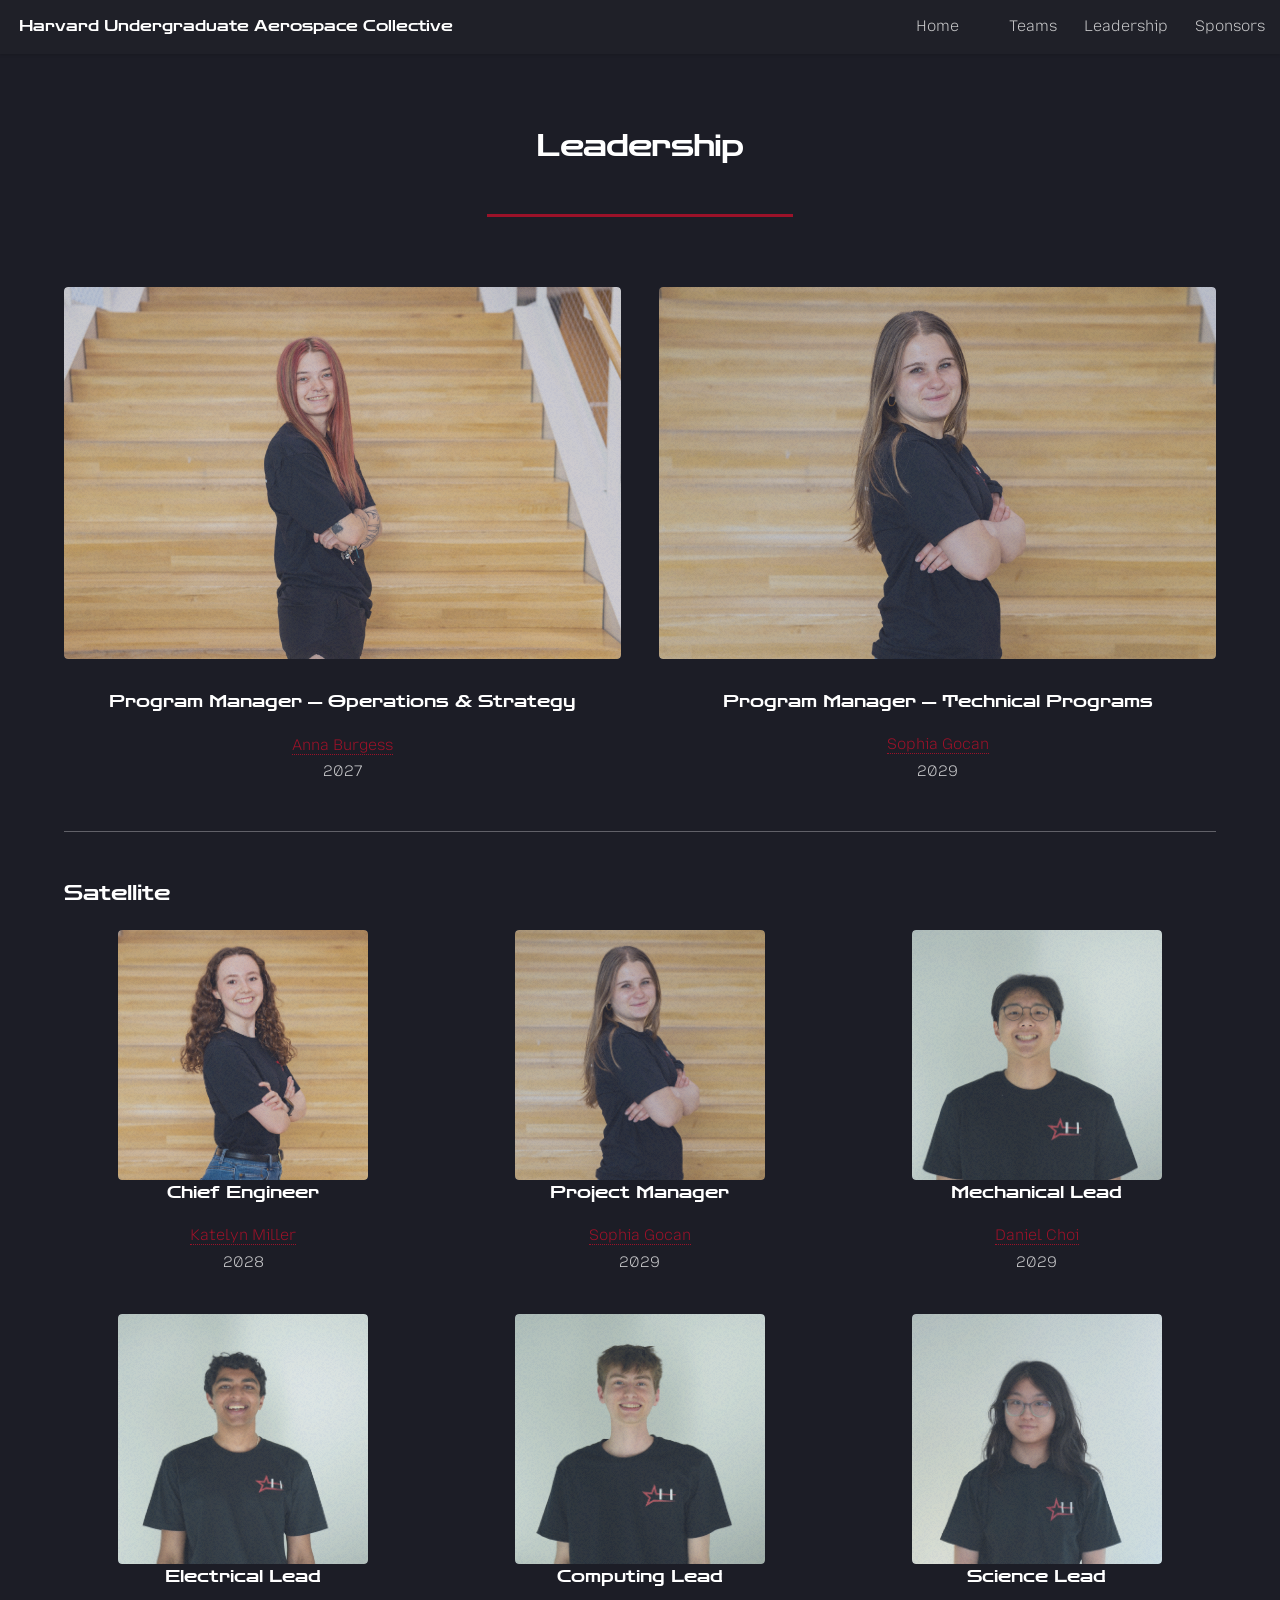
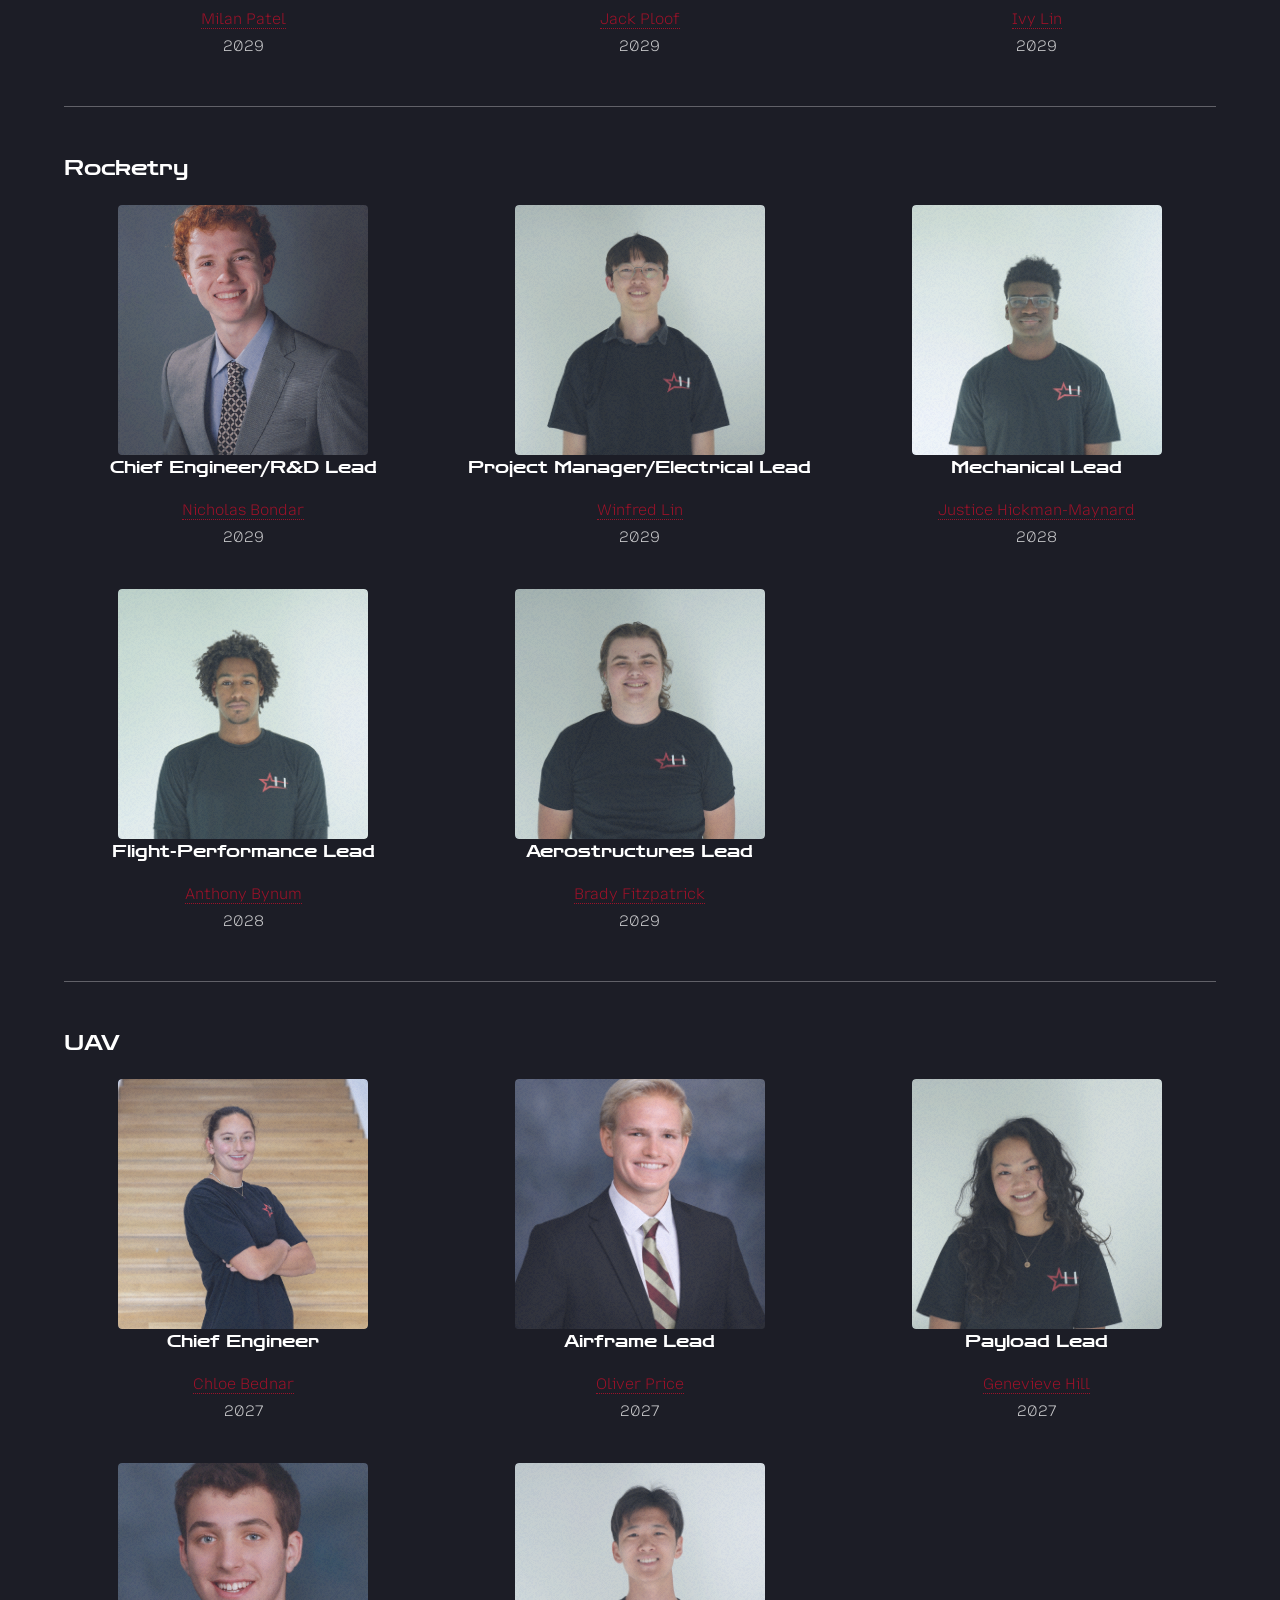
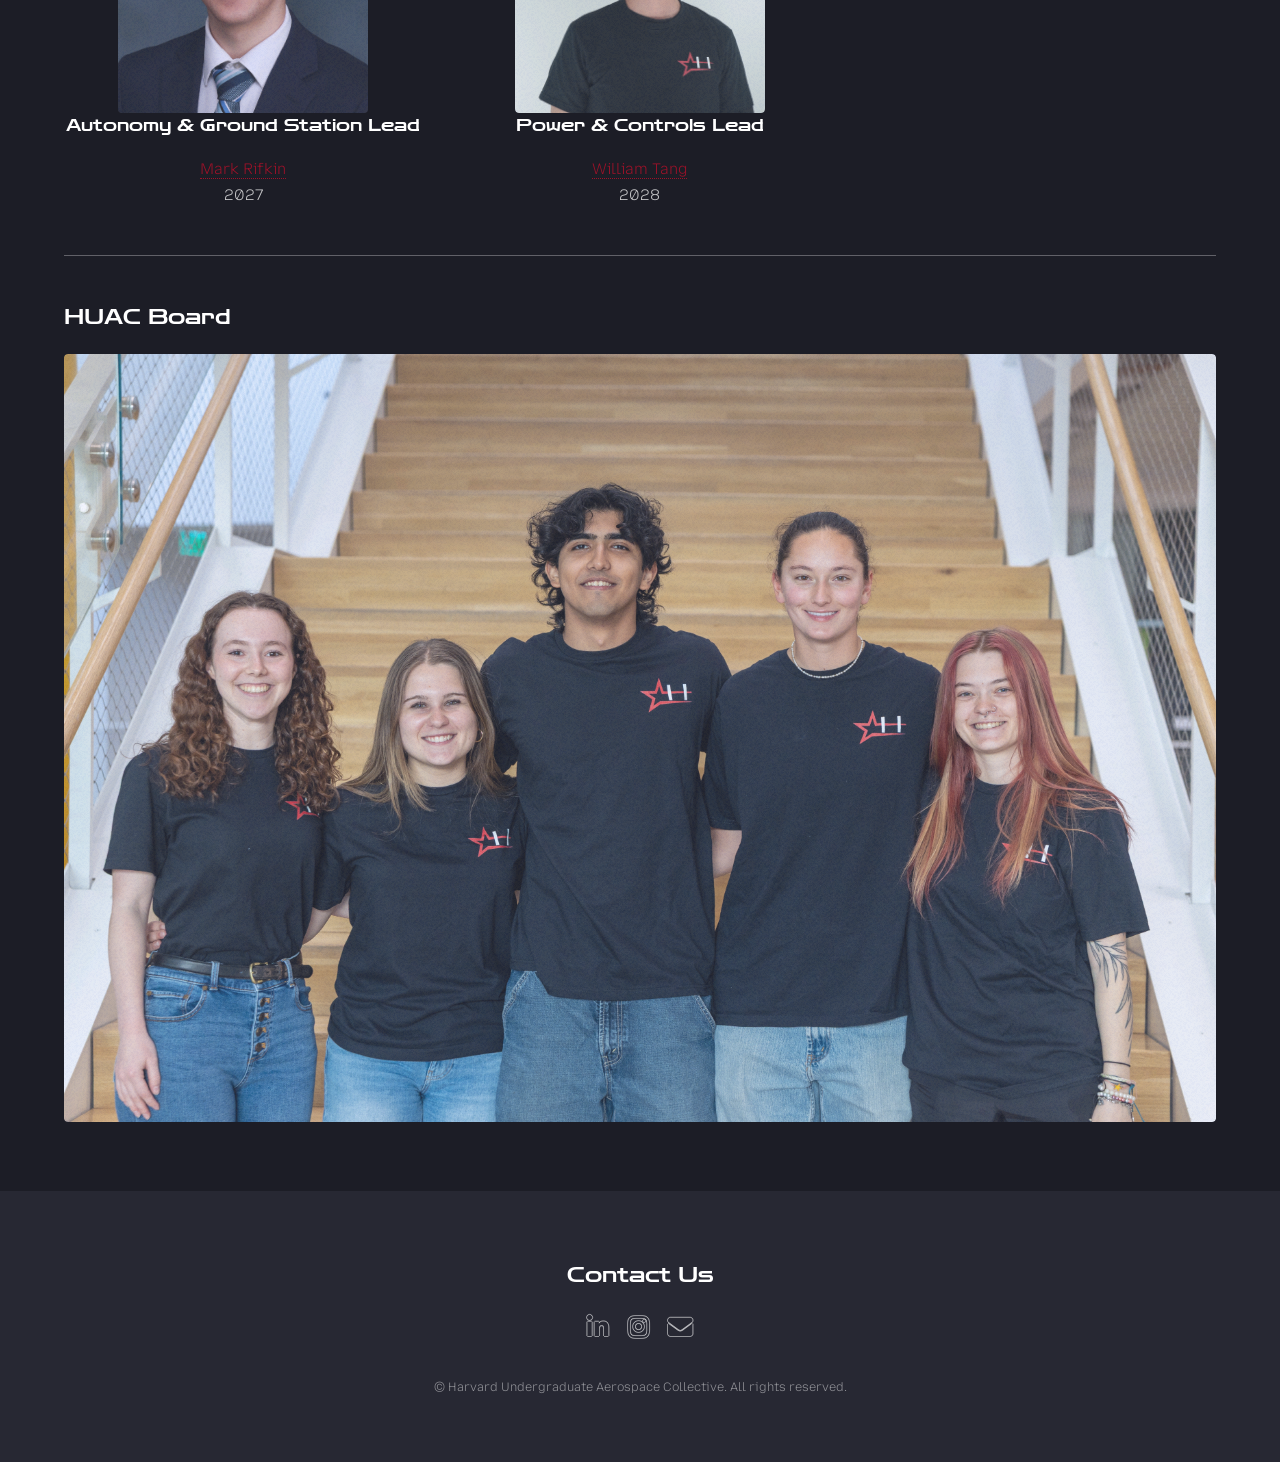
==== public/leadership.html @ 681fe9c9 "Website Code" ====
<!DOCTYPE HTML>
<html>
	<head>
		<title>HUAC Leadership</title>
		<link rel="icon" type="image/png" href="images/HuacIcon.png">
		<meta charset="utf-8" />
		<meta name="viewport" content="width=device-width, initial-scale=1, user-scalable=no" />
		<link rel="stylesheet" href="assets/css/main.css" />
		<noscript><link rel="stylesheet" href="assets/css/noscript.css" /></noscript>
		<link rel="preconnect" href="https://fonts.googleapis.com">
		<link rel="preconnect" href="https://fonts.gstatic.com" crossorigin>
		<link href="https://fonts.googleapis.com/css2?family=Mozilla+Text:wght@200..700&family=Zen+Dots&display=swap" rel="stylesheet">
	</head>
	<body class="is-preload">
		<div id="page-wrapper">

			<!-- Header -->
				<header id="header">
					<h1 id="logo"><a href="index.html">Harvard Undergraduate Aerospace Collective
					</a></h1>
					<nav id="nav">
						<ul>
							<li><a href="index.html">Home</a></li>
							<li>
								<li>
									<a href="#">Teams</a>
									<ul>
										<li><a href="satellite.html">Satellite</a></li>
										<li><a href="rocketry.html">Rocketry</a></li>
										<li><a href="uav.html">UAV</a></li>
									</ul>
								</li>
								<li><a href="leadership.html">Leadership</a></li>
								<li><a href="sponsors.html">Sponsors</a></li>
							</li>
						</ul>
					</nav>
				</header>
				<!-- Main -->
				<div id="main" class="wrapper style1">
					<div class="container">

						<!-- Clubwide Photo -->
						<header class="major">
							<h2>Leadership</h2>
						</header>

						<!-- Program Managers -->
						<section>
							<div class="row gtr-uniform">
								<div class="col-6 col-12-medium" style="text-align:center;">
									<span class="image fit"><img src="images/AnnaHeadshot.webp" alt="" /></span>
									<h4>Program Manager — Operations & Strategy</h4>
									<p><a href="https://linkedin.com/in/anna-burgess-e82111106a">Anna Burgess</a><br>2027</p>
								</div>
								<div class="col-6 col-12-medium" style="text-align:center;">
									<span class="image fit"><img src="images/SophiaHeadshot.webp" alt="" /></span>
									<h4>Program Manager — Technical Programs</h4>
									<p><a href="https://linkedin.com/in/sophiagocan">Sophia Gocan</a><br>2029</p>
								</div>
							</div>
						</section>

						<hr />

						<!-- Satellite Team -->
						<section>
							<h3>Satellite</h3>
							<div class="row gtr-uniform">
								<div class="col-4 col-6-medium" style="text-align:center;">
									<span class="image fit" style="width: 250px; height: 250px; margin: 0 auto; display: block; overflow: hidden; border-radius: 4px;"><img src="images/KatelynHeadshot.webp" alt="" style="object-fit: cover; width: 100%; height: 100%;"></span>
									<h4>Chief Engineer</h4>
									<p><a href="https://linkedin.com/in/katelyn-j-miller">Katelyn Miller</a><br>2028</p>
								</div>
								<div class="col-4 col-6-medium" style="text-align:center;">
									<span class="image fit" style="width: 250px; height: 250px; margin: 0 auto; display: block; overflow: hidden; border-radius: 4px;"><img src="images/SophiaHeadshot.webp" alt="" style="object-fit: cover; width: 100%; height: 100%;"></span>
									<h4>Project Manager</h4>
									<p><a href="https://linkedin.com/in/sophiagocan">Sophia Gocan</a><br>2029</p>
								</div>
								<div class="col-4 col-6-medium" style="text-align:center;">
									<span class="image fit" style="width: 250px; height: 250px; margin: 0 auto; display: block; overflow: hidden; border-radius: 4px;"><img src="images/DanielHeadshot.webp" alt="" style="object-fit: cover; width: 100%; height: 100%;"></span>
									<h4>Mechanical Lead</h4>
									<p><a href="https://linkedin.com/in/daniel-choi-30a0a826b">Daniel Choi</a><br>2029</p>
								</div>
								<div class="col-4 col-6-medium" style="text-align:center;">
									<span class="image fit" span style="width: 250px; height: 250px; margin: 0 auto; display: block; overflow: hidden; border-radius: 4px;"><img src="images/MilanHeadshot.webp" alt="" style="object-fit: cover; width: 100%; height: 100%;"></span>
									<h4>Electrical Lead</h4>
									<p><a href="https://linkedin.com/in/milan-patel-1513772b3">Milan Patel</a><br>2029</p>
								</div>
								<div class="col-4 col-6-medium" style="text-align:center;">
									<span class="image fit" span style="width: 250px; height: 250px; margin: 0 auto; display: block; overflow: hidden; border-radius: 4px;"><img src="images/JackHeadshot.webp" alt="" style="object-fit: cover; width: 100%; height: 100%;"></span>
									<h4>Computing Lead</h4>
									<p><a href="https://linkedin.com/in/jackploof">Jack Ploof</a><br>2029</p>
								</div>
								<div class="col-4 col-6-medium" style="text-align:center;">
									<span class="image fit" span style="width: 250px; height: 250px; margin: 0 auto; display: block; overflow: hidden; border-radius: 4px;"><img src="images/IvyHeadshot.webp" alt="" style="object-fit: cover; width: 100%; height: 100%;"></span>
									<h4>Science Lead</h4>
									<p><a href="#">Ivy Lin</a><br>2029</p>
								</div>
							</div>
						</section>

						<hr />

						<!-- Rocketry Team -->
						<section>
							<h3>Rocketry</h3>
							<div class="row gtr-uniform">
								<div class="col-4 col-6-medium" style="text-align:center;">
									<span class="image fit" span style="width: 250px; height: 250px; margin: 0 auto; display: block; overflow: hidden; border-radius: 4px;"><img src="images/NickHeadshot.webp" alt="" style="object-fit: cover; width: 100%; height: 100%;"></span>
									<h4>Chief Engineer/R&D Lead</h4>
									<p><a href="https://linkedin.com/in/nicholas-bondar">Nicholas Bondar</a><br>2029</p>
								</div>
								<div class="col-4 col-6-medium" style="text-align:center;">
									<span class="image fit" span style="width: 250px; height: 250px; margin: 0 auto; display: block; overflow: hidden; border-radius: 4px;"><img src="images/WinfredHeadshot.webp" alt="" style="object-fit: cover; width: 100%; height: 100%;"></span>
									<h4>Project Manager/Electrical Lead</h4>
									<p><a href="https://linkedin.com/in/winfred-lin-ba0769270">Winfred Lin</a><br>2029</p>
								</div>
								<div class="col-4 col-6-medium" style="text-align:center;">
									<span class="image fit" span style="width: 250px; height: 250px; margin: 0 auto; display: block; overflow: hidden; border-radius: 4px;"><img src="images/JusticeHeadshot.webp" alt="" style="object-fit: cover; width: 100%; height: 100%;"></span>
									<h4>Mechanical Lead</h4>
									<p><a href="https://linkedin.com/in/justice-hickman-maynard-356322323">Justice Hickman-Maynard</a><br>2028</p>
								</div>
								<div class="col-4 col-6-medium" style="text-align:center;">
									<span class="image fit" span style="width: 250px; height: 250px; margin: 0 auto; display: block; overflow: hidden; border-radius: 4px;"><img src="images/AnthonyHeadshot.webp" alt="" style="object-fit: cover; width: 100%; height: 100%;"></span>
									<h4>Flight-Performance Lead</h4>
									<p><a href="https://linkedin.com/in/anthony-bynum">Anthony Bynum</a><br>2028</p>
								</div>
								<div class="col-4 col-6-medium" style="text-align:center;">
									<span class="image fit" span style="width: 250px; height: 250px; margin: 0 auto; display: block; overflow: hidden; border-radius: 4px;"><img src="images/BradyHeadshot.webp" alt="" style="object-fit: cover; width: 100%; height: 100%;"></span>
									<h4>Aerostructures Lead</h4>
									<p><a href="#">Brady Fitzpatrick</a><br>2029</p>
								</div>
								<!--
								<div class="col-4 col-6-medium" style="text-align:center;">
									<span class="image fit" span style="width: 250px; height: 250px; margin: 0 auto; display: block; overflow: hidden; border-radius: 4px;"><img src="images/DavidHeadshot.webp" alt="" style="object-fit: cover; width: 100%; height: 100%;"></span>
									<h4>L3 Mentor</h4>
									<p><a href="#">David Greenapple</a><br>[Year]</p>
								</div>
								<div class="col-4 col-6-medium" style="text-align:center;">
									<span class="image fit" span style="width: 250px; height: 250px; margin: 0 auto; display: block; overflow: hidden; border-radius: 4px;"><img src="images/JohnHeadshot.webp" alt="" style="object-fit: cover; width: 100%; height: 100%;"></span>
									<h4>Alumni Advisor</h4>
									<p><a href="https://linkedin.com/in/john-garvey-1b79513">John Garvey</a><br>micro-G Inc.</p>
								</div>
								-->
							</div>
						</section>

						<hr />

						<!-- UAV Team -->
						<section>
							<h3>UAV</h3>
							<div class="row gtr-uniform">
								<div class="col-4 col-6-medium" style="text-align:center;">
									<span class="image fit" span style="width: 250px; height: 250px; margin: 0 auto; display: block; overflow: hidden; border-radius: 4px;"><img src="images/ChloeHeadshot.webp" alt="" style="object-fit: cover; width: 100%; height: 100%;"></span>
									<h4>Chief Engineer</h4>
									<p><a href="https://linkedin.com/in/chloe-bednar-7382b7295">Chloe Bednar</a><br>2027</p>
								</div>
								<div class="col-4 col-6-medium" style="text-align:center;">
									<span class="image fit" span style="width: 250px; height: 250px; margin: 0 auto; display: block; overflow: hidden; border-radius: 4px;"><img src="images/OliverHeadshot.webp" alt="" style="object-fit: cover; width: 100%; height: 100%;"></span>
									<h4>Airframe Lead</h4>
									<p><a href="https://linkedin.com/in/oliver-price-7ba1a51b9">Oliver Price</a><br>2027</p>
								</div>
								<div class="col-4 col-6-medium" style="text-align:center;">
									<span class="image fit" span style="width: 250px; height: 250px; margin: 0 auto; display: block; overflow: hidden; border-radius: 4px;"><img src="images/GeneHeadshot.webp" alt="" style="object-fit: cover; width: 100%; height: 100%;"></span>
									<h4>Payload Lead</h4>
									<p><a href="#">Genevieve Hill</a><br>2027</p>
								</div>
								<div class="col-4 col-6-medium" style="text-align:center;">
									<span class="image fit" span style="width: 250px; height: 250px; margin: 0 auto; display: block; overflow: hidden; border-radius: 4px;"><img src="images/MarkHeadshot.webp" alt="" style="object-fit: cover; width: 100%; height: 100%;"></span>
									<h4>Autonomy & Ground Station Lead</h4>
									<p><a href="https://linkedin.com/in/mark-rifkin-53698a235">Mark Rifkin</a><br>2027</p>
								</div>
								<div class="col-4 col-6-medium" style="text-align:center;">
									<span class="image fit" span style="width: 250px; height: 250px; margin: 0 auto; display: block; overflow: hidden; border-radius: 4px;"><img src="images/WilliamHeadshot.webp" alt="" style="object-fit: cover; width: 100%; height: 100%;"></span>
									<h4>Power & Controls Lead</h4>
									<p><a href="https://linkedin.com/in/williamxtang">William Tang</a><br>2028</p>
								</div>
							</div>
						</section>

						<hr />

						<!-- HUAC Board Photo -->
						<section>
							<h3>HUAC Board</h3>
							<span class="image fit"><img src="images/HuacBoard.webp" alt="HUAC Board" /></span>
						</section>

					</div>
				</div>
	
			<!-- Footer -->
				<footer id="footer">
					<h3>Contact Us</h3>
					<ul class="icons">
						<li><a href="https://linkedin.com/company/harvard-undergraduate-aerospace-collective" class="icon brands alt fa-linkedin-in"><span class="label">LinkedIn</span></a></li>
						<li><a href="https://instagram.com/harvardaerospace" class="icon brands alt fa-instagram"><span class="label">Instagram</span></a></li>
						<li><a href="mailto:huac.official@gmail.com" class="icon solid alt fa-envelope"><span class="label">Email</span></a></li>
					</ul>
					<ul class="copyright">
						<li>&copy; Harvard Undergraduate Aerospace Collective. All rights reserved.</li>
					</ul>
				</footer>

		</div>

		<!-- Scripts -->
			<script src="assets/js/jquery.min.js"></script>
			<script src="assets/js/jquery.scrolly.min.js"></script>
			<script src="assets/js/jquery.dropotron.min.js"></script>
			<script src="assets/js/jquery.scrollex.min.js"></script>
			<script src="assets/js/browser.min.js"></script>
			<script src="assets/js/breakpoints.min.js"></script>
			<script src="assets/js/util.js"></script>
			<script src="assets/js/main.js"></script>

	</body>
</html>
---- public/assets/css/main.css ----
@import url("fontawesome-all.min.css");
@import url("https://fonts.googleapis.com/css2?family=Mozilla+Text:wght@200..700&family=Zen+Dots&display=swap");

/*
	Landed by HTML5 UP
	html5up.net | @ajlkn
	Free for personal and commercial use under the CCA 3.0 license (html5up.net/license)
*/

html, body, div, span, applet, object,
iframe, h1, h2, h3, h4, h5, h6, p, blockquote,
pre, a, abbr, acronym, address, big, cite,
code, del, dfn, em, img, ins, kbd, q, s, samp,
small, strike, strong, sub, sup, tt, var, b,
u, i, center, dl, dt, dd, ol, ul, li, fieldset,
form, label, legend, table, caption, tbody,
tfoot, thead, tr, th, td, article, aside,
canvas, details, embed, figure, figcaption,
footer, header, hgroup, menu, nav, output, ruby,
section, summary, time, mark, audio, video {
	margin: 0;
	padding: 0;
	border: 0;
	font-size: 100%;
	font: inherit;
	vertical-align: baseline;}

article, aside, details, figcaption, figure,
footer, header, hgroup, menu, nav, section {
	display: block;}

body {
	line-height: 1;
}

ol, ul {
	list-style: none;
}

blockquote, q {
	quotes: none;
}

	blockquote:before, blockquote:after, q:before, q:after {
		content: '';
		content: none;
	}

table {
	border-collapse: collapse;
	border-spacing: 0;
}

body {
	-webkit-text-size-adjust: none;
}

mark {
	background-color: transparent;
	color: inherit;
}

input::-moz-focus-inner {
	border: 0;
	padding: 0;
}

input, select, textarea {
	-moz-appearance: none;
	-webkit-appearance: none;
	-ms-appearance: none;
	appearance: none;
}

.logo-short {
	display: none;
}

@media screen and (max-width: 900px) {
	.logo-full {
		display: none;
	}
	.logo-short {
		display: inline;
	}
}
#titleBar .title {
	font-family: "Zen Dots", sans-serif !important;
}

/* Basic */

	html {
		box-sizing: border-box;
	}

	*, *:before, *:after {
		box-sizing: inherit;
	}

	html, body {
		background: #1c1d26;
	}

	body.is-preload *, body.is-preload *:before, body.is-preload *:after {
		-moz-animation: none !important;
		-webkit-animation: none !important;
		-ms-animation: none !important;
		animation: none !important;
		-moz-transition: none !important;
		-webkit-transition: none !important;
		-ms-transition: none !important;
		transition: none !important;
	}

	body, input, select, textarea {
		color: rgba(255, 255, 255, 0.75);
		font-family: "Mozilla Text", Helvetica, sans-serif;
		font-size: 20pt;
		font-weight: 100;
		line-height: 1.75em;
	}

	h1, h2, h3, h4, h5, h6 {
	font-family: "Zen Dots", sans-serif;
	}

	a {
		-moz-transition: border-color 0.2s ease-in-out, color 0.2s ease-in-out;
		-webkit-transition: border-color 0.2s ease-in-out, color 0.2s ease-in-out;
		-ms-transition: border-color 0.2s ease-in-out, color 0.2s ease-in-out;
		transition: border-color 0.2s ease-in-out, color 0.2s ease-in-out;
		border-bottom: dotted 1px;
		color: #9b1229;
		text-decoration: none;
	}

		a:hover {
			color: #9b1229 !important;
			border-bottom-color: transparent;
		}

	strong, b {
		color: #ffffff;
		font-weight: 300;
	}

	em, i {
		font-style: italic;
	}

	p {
		margin: 0 0 2em 0;
	}

	h1, h2, h3, h4, h5, h6 {
		color: #ffffff;
		font-weight: 300;
		line-height: 1em;
		margin: 0 0 1em 0;
	}

		h1 a, h2 a, h3 a, h4 a, h5 a, h6 a {
			color: inherit;
			border: 0;
		}

	h2 {
		font-size: 2em;
		line-height: 1.5em;
		letter-spacing: -0.025em;
	}

	h3 {
		font-size: 1.35em;
		line-height: 1.5em;
	}

	h4 {
		font-size: 1.1em;
		line-height: 1.5em;
	}

	h5 {
		font-size: 0.9em;
		line-height: 1.5em;
	}

	h6 {
		font-size: 0.7em;
		line-height: 1.5em;
	}

	sub {
		font-size: 0.8em;
		position: relative;
		top: 0.5em;
	}

	sup {
		font-size: 0.8em;
		position: relative;
		top: -0.5em;
	}

	hr {
		border: 0;
		border-bottom: solid 1px rgba(255, 255, 255, 0.3);
		margin: 3em 0;
	}

		hr.major {
			margin: 4em 0;
		}

	blockquote {
		border-left: solid 4px rgba(255, 255, 255, 0.3);
		font-style: italic;
		margin: 0 0 2em 0;
		padding: 0.5em 0 0.5em 2em;
	}

	code {
		background: rgba(255, 255, 255, 0.075);
		border-radius: 4px;
		font-family: "Courier New", monospace;
		font-size: 0.9em;
		margin: 0 0.25em;
		padding: 0.25em 0.65em;
	}

	pre {
		-webkit-overflow-scrolling: touch;
		font-family: "Courier New", monospace;
		font-size: 0.9em;
		margin: 0 0 2em 0;
	}

		pre code {
			display: block;
			line-height: 1.75em;
			padding: 1em 1.5em;
			overflow-x: auto;
		}

	.align-left {
		text-align: left;
	}

	.align-center {
		text-align: center;
	}

	.align-right {
		text-align: right;
	}

/* Loader */

	@-moz-keyframes spinner-show {
		0% {
			opacity: 0;
		}

		100% {
			opacity: 1;
		}
	}

	@-webkit-keyframes spinner-show {
		0% {
			opacity: 0;
		}

		100% {
			opacity: 1;
		}
	}

	@-ms-keyframes spinner-show {
		0% {
			opacity: 0;
		}

		100% {
			opacity: 1;
		}
	}

	@keyframes spinner-show {
		0% {
			opacity: 0;
		}

		100% {
			opacity: 1;
		}
	}

	@-moz-keyframes spinner-hide {
		0% {
			color: rgba(255, 255, 255, 0.15);
			z-index: 100001;
			-moz-transform: scale(1) rotate(0deg);
			-webkit-transform: scale(1) rotate(0deg);
			-ms-transform: scale(1) rotate(0deg);
			transform: scale(1) rotate(0deg);
		}

		99% {
			color: #1c1d26;
			z-index: 100001;
			-moz-transform: scale(0.5) rotate(360deg);
			-webkit-transform: scale(0.5) rotate(360deg);
			-ms-transform: scale(0.5) rotate(360deg);
			transform: scale(0.5) rotate(360deg);
		}

		100% {
			color: #1c1d26;
			z-index: -1;
			-moz-transform: scale(0.5) rotate(360deg);
			-webkit-transform: scale(0.5) rotate(360deg);
			-ms-transform: scale(0.5) rotate(360deg);
			transform: scale(0.5) rotate(360deg);
		}
	}

	@-webkit-keyframes spinner-hide {
		0% {
			color: rgba(255, 255, 255, 0.15);
			z-index: 100001;
			-moz-transform: scale(1) rotate(0deg);
			-webkit-transform: scale(1) rotate(0deg);
			-ms-transform: scale(1) rotate(0deg);
			transform: scale(1) rotate(0deg);
		}

		99% {
			color: #1c1d26;
			z-index: 100001;
			-moz-transform: scale(0.5) rotate(360deg);
			-webkit-transform: scale(0.5) rotate(360deg);
			-ms-transform: scale(0.5) rotate(360deg);
			transform: scale(0.5) rotate(360deg);
		}

		100% {
			color: #1c1d26;
			z-index: -1;
			-moz-transform: scale(0.5) rotate(360deg);
			-webkit-transform: scale(0.5) rotate(360deg);
			-ms-transform: scale(0.5) rotate(360deg);
			transform: scale(0.5) rotate(360deg);
		}
	}

	@-ms-keyframes spinner-hide {
		0% {
			color: rgba(255, 255, 255, 0.15);
			z-index: 100001;
			-moz-transform: scale(1) rotate(0deg);
			-webkit-transform: scale(1) rotate(0deg);
			-ms-transform: scale(1) rotate(0deg);
			transform: scale(1) rotate(0deg);
		}

		99% {
			color: #1c1d26;
			z-index: 100001;
			-moz-transform: scale(0.5) rotate(360deg);
			-webkit-transform: scale(0.5) rotate(360deg);
			-ms-transform: scale(0.5) rotate(360deg);
			transform: scale(0.5) rotate(360deg);
		}

		100% {
			color: #1c1d26;
			z-index: -1;
			-moz-transform: scale(0.5) rotate(360deg);
			-webkit-transform: scale(0.5) rotate(360deg);
			-ms-transform: scale(0.5) rotate(360deg);
			transform: scale(0.5) rotate(360deg);
		}
	}

	@keyframes spinner-hide {
		0% {
			color: rgba(255, 255, 255, 0.15);
			z-index: 100001;
			-moz-transform: scale(1) rotate(0deg);
			-webkit-transform: scale(1) rotate(0deg);
			-ms-transform: scale(1) rotate(0deg);
			transform: scale(1) rotate(0deg);
		}

		99% {
			color: #1c1d26;
			z-index: 100001;
			-moz-transform: scale(0.5) rotate(360deg);
			-webkit-transform: scale(0.5) rotate(360deg);
			-ms-transform: scale(0.5) rotate(360deg);
			transform: scale(0.5) rotate(360deg);
		}

		100% {
			color: #1c1d26;
			z-index: -1;
			-moz-transform: scale(0.5) rotate(360deg);
			-webkit-transform: scale(0.5) rotate(360deg);
			-ms-transform: scale(0.5) rotate(360deg);
			transform: scale(0.5) rotate(360deg);
		}
	}

	@-moz-keyframes spinner-rotate {
		0% {
			-moz-transform: scale(1) rotate(0deg);
			-webkit-transform: scale(1) rotate(0deg);
			-ms-transform: scale(1) rotate(0deg);
			transform: scale(1) rotate(0deg);
		}

		100% {
			-moz-transform: scale(1) rotate(360deg);
			-webkit-transform: scale(1) rotate(360deg);
			-ms-transform: scale(1) rotate(360deg);
			transform: scale(1) rotate(360deg);
		}
	}

	@-webkit-keyframes spinner-rotate {
		0% {
			-moz-transform: scale(1) rotate(0deg);
			-webkit-transform: scale(1) rotate(0deg);
			-ms-transform: scale(1) rotate(0deg);
			transform: scale(1) rotate(0deg);
		}

		100% {
			-moz-transform: scale(1) rotate(360deg);
			-webkit-transform: scale(1) rotate(360deg);
			-ms-transform: scale(1) rotate(360deg);
			transform: scale(1) rotate(360deg);
		}
	}

	@-ms-keyframes spinner-rotate {
		0% {
			-moz-transform: scale(1) rotate(0deg);
			-webkit-transform: scale(1) rotate(0deg);
			-ms-transform: scale(1) rotate(0deg);
			transform: scale(1) rotate(0deg);
		}

		100% {
			-moz-transform: scale(1) rotate(360deg);
			-webkit-transform: scale(1) rotate(360deg);
			-ms-transform: scale(1) rotate(360deg);
			transform: scale(1) rotate(360deg);
		}
	}

	@keyframes spinner-rotate {
		0% {
			-moz-transform: scale(1) rotate(0deg);
			-webkit-transform: scale(1) rotate(0deg);
			-ms-transform: scale(1) rotate(0deg);
			transform: scale(1) rotate(0deg);
		}

		100% {
			-moz-transform: scale(1) rotate(360deg);
			-webkit-transform: scale(1) rotate(360deg);
			-ms-transform: scale(1) rotate(360deg);
			transform: scale(1) rotate(360deg);
		}
	}

	@-moz-keyframes overlay-hide {
		0% {
			opacity: 1;
			z-index: 100000;
		}

		15% {
			opacity: 1;
			z-index: 100000;
		}

		99% {
			opacity: 0;
			z-index: 100000;
		}

		100% {
			opacity: 0;
			z-index: -1;
		}
	}

	@-webkit-keyframes overlay-hide {
		0% {
			opacity: 1;
			z-index: 100000;
		}

		15% {
			opacity: 1;
			z-index: 100000;
		}

		99% {
			opacity: 0;
			z-index: 100000;
		}

		100% {
			opacity: 0;
			z-index: -1;
		}
	}

	@-ms-keyframes overlay-hide {
		0% {
			opacity: 1;
			z-index: 100000;
		}

		15% {
			opacity: 1;
			z-index: 100000;
		}

		99% {
			opacity: 0;
			z-index: 100000;
		}

		100% {
			opacity: 0;
			z-index: -1;
		}
	}

	@keyframes overlay-hide {
		0% {
			opacity: 1;
			z-index: 100000;
		}

		15% {
			opacity: 1;
			z-index: 100000;
		}

		99% {
			opacity: 0;
			z-index: 100000;
		}

		100% {
			opacity: 0;
			z-index: -1;
		}
	}

	body.landing {
		text-decoration: none;
	}

		body.landing:before {
			-moz-osx-font-smoothing: grayscale;
			-webkit-font-smoothing: antialiased;
			display: inline-block;
			font-style: normal;
			font-variant: normal;
			text-rendering: auto;
			line-height: 1;
			text-transform: none !important;
			font-family: 'Font Awesome 5 Free';
			font-weight: 900;
		}

		body.landing:before {
			-moz-animation: spinner-show 1.5s 1 0.25s ease forwards, spinner-hide 0.25s ease-in-out forwards !important;
			-webkit-animation: spinner-show 1.5s 1 0.25s ease forwards, spinner-hide 0.25s ease-in-out forwards !important;
			-ms-animation: spinner-show 1.5s 1 0.25s ease forwards, spinner-hide 0.25s ease-in-out forwards !important;
			animation: spinner-show 1.5s 1 0.25s ease forwards, spinner-hide 0.25s ease-in-out forwards !important;
			-moz-transform-origin: 50% 50%;
			-webkit-transform-origin: 50% 50%;
			-ms-transform-origin: 50% 50%;
			transform-origin: 50% 50%;
			color: rgba(255, 255, 255, 0.15);
			content: '\f1ce';
			cursor: default;
			display: block;
			font-size: 2em;
			height: 2em;
			left: 50%;
			line-height: 2em;
			margin: -1em 0 0 -1em;
			opacity: 0;
			position: fixed;
			text-align: center;
			top: 50%;
			width: 2em;
			z-index: -1;
		}

		body.landing:after {
			-moz-animation: overlay-hide 1.5s ease-in forwards !important;
			-webkit-animation: overlay-hide 1.5s ease-in forwards !important;
			-ms-animation: overlay-hide 1.5s ease-in forwards !important;
			animation: overlay-hide 1.5s ease-in forwards !important;
			background: #1c1d26;
			content: '';
			display: block;
			height: 100%;
			left: 0;
			opacity: 0;
			position: fixed;
			top: 0;
			width: 100%;
			z-index: -1;
		}

		body.landing.is-preload:before {
			-moz-animation: spinner-show 1.5s 1 0.25s ease forwards, spinner-rotate 0.75s infinite linear !important;
			-webkit-animation: spinner-show 1.5s 1 0.25s ease forwards, spinner-rotate 0.75s infinite linear !important;
			-ms-animation: spinner-show 1.5s 1 0.25s ease forwards, spinner-rotate 0.75s infinite linear !important;
			animation: spinner-show 1.5s 1 0.25s ease forwards, spinner-rotate 0.75s infinite linear !important;
			z-index: 100001;
		}

		body.landing.is-preload:after {
			-moz-animation: none !important;
			-webkit-animation: none !important;
			-ms-animation: none !important;
			animation: none !important;
			opacity: 1;
			z-index: 100000;
		}

	@media (-webkit-min-device-pixel-ratio: 2) {

		body.landing:before {
			line-height: 2.025em;
		}

	}

/* Container */

	.container {
		margin: 0 auto;
		max-width: calc(100% - 4em);
		width: 70em;
	}

		.container.xsmall {
			width: 17.5em;
		}

		.container.small {
			width: 35em;
		}

		.container.medium {
			width: 52.5em;
		}

		.container.large {
			width: 87.5em;
		}

		.container.xlarge {
			width: 105em;
		}

		.container.max {
			width: 100%;
		}

		@media screen and (max-width: 1280px) {

			.container {
				width: 90%;
				max-width: 100%;
			}

		}

		@media screen and (max-width: 980px) {

			.container {
				width: 100% !important;
			}

		}

/* Row */

	.row {
		display: flex;
		flex-wrap: wrap;
		box-sizing: border-box;
		align-items: stretch;
	}

		.row > * {
			box-sizing: border-box;
		}

		.row.gtr-uniform > * > :last-child {
			margin-bottom: 0;
		}

		.row.aln-left {
			justify-content: flex-start;
		}

		.row.aln-center {
			justify-content: center;
		}

		.row.aln-right {
			justify-content: flex-end;
		}

		.row.aln-top {
			align-items: flex-start;
		}

		.row.aln-middle {
			align-items: center;
		}

		.row.aln-bottom {
			align-items: flex-end;
		}

		.row > .imp {
			order: -1;
		}

		.row > .col-1 {
			width: 8.33333%;
		}

		.row > .off-1 {
			margin-left: 8.33333%;
		}

		.row > .col-2 {
			width: 16.66667%;
		}

		.row > .off-2 {
			margin-left: 16.66667%;
		}

		.row > .col-3 {
			width: 25%;
		}

		.row > .off-3 {
			margin-left: 25%;
		}

		.row > .col-4 {
			width: 33.33333%;
		}

		.row > .off-4 {
			margin-left: 33.33333%;
		}

		.row > .col-5 {
			width: 41.66667%;
		}

		.row > .off-5 {
			margin-left: 41.66667%;
		}

		.row > .col-6 {
			width: 50%;
		}

		.row > .off-6 {
			margin-left: 50%;
		}

		.row > .col-7 {
			width: 58.33333%;
		}

		.row > .off-7 {
			margin-left: 58.33333%;
		}

		.row > .col-8 {
			width: 66.66667%;
		}

		.row > .off-8 {
			margin-left: 66.66667%;
		}

		.row > .col-9 {
			width: 75%;
		}

		.row > .off-9 {
			margin-left: 75%;
		}

		.row > .col-10 {
			width: 83.33333%;
		}

		.row > .off-10 {
			margin-left: 83.33333%;
		}

		.row > .col-11 {
			width: 91.66667%;
		}

		.row > .off-11 {
			margin-left: 91.66667%;
		}

		.row > .col-12 {
			width: 100%;
		}

		.row > .off-12 {
			margin-left: 100%;
		}

		.row.gtr-0 {
			margin-top: 0;
			margin-left: 0em;
		}

			.row.gtr-0 > * {
				padding: 0 0 0 0em;
			}

			.row.gtr-0.gtr-uniform {
				margin-top: 0em;
			}

				.row.gtr-0.gtr-uniform > * {
					padding-top: 0em;
				}

		.row.gtr-25 {
			margin-top: 0;
			margin-left: -0.625em;
		}

			.row.gtr-25 > * {
				padding: 0 0 0 0.625em;
			}

			.row.gtr-25.gtr-uniform {
				margin-top: -0.625em;
			}

				.row.gtr-25.gtr-uniform > * {
					padding-top: 0.625em;
				}

		.row.gtr-50 {
			margin-top: 0;
			margin-left: -1.25em;
		}

			.row.gtr-50 > * {
				padding: 0 0 0 1.25em;
			}

			.row.gtr-50.gtr-uniform {
				margin-top: -1.25em;
			}

				.row.gtr-50.gtr-uniform > * {
					padding-top: 1.25em;
				}

		.row {
			margin-top: 0;
			margin-left: -2.5em;
		}

			.row > * {
				padding: 0 0 0 2.5em;
			}

			.row.gtr-uniform {
				margin-top: -2.5em;
			}

				.row.gtr-uniform > * {
					padding-top: 2.5em;
				}

		.row.gtr-150 {
			margin-top: 0;
			margin-left: -3.75em;
		}

			.row.gtr-150 > * {
				padding: 0 0 0 3.75em;
			}

			.row.gtr-150.gtr-uniform {
				margin-top: -3.75em;
			}

				.row.gtr-150.gtr-uniform > * {
					padding-top: 3.75em;
				}

		.row.gtr-200 {
			margin-top: 0;
			margin-left: -5em;
		}

			.row.gtr-200 > * {
				padding: 0 0 0 5em;
			}

			.row.gtr-200.gtr-uniform {
				margin-top: -5em;
			}

				.row.gtr-200.gtr-uniform > * {
					padding-top: 5em;
				}

		@media screen and (max-width: 1680px) {

			.row {
				display: flex;
				flex-wrap: wrap;
				box-sizing: border-box;
				align-items: stretch;
			}

				.row > * {
					box-sizing: border-box;
				}

				.row.gtr-uniform > * > :last-child {
					margin-bottom: 0;
				}

				.row.aln-left {
					justify-content: flex-start;
				}

				.row.aln-center {
					justify-content: center;
				}

				.row.aln-right {
					justify-content: flex-end;
				}

				.row.aln-top {
					align-items: flex-start;
				}

				.row.aln-middle {
					align-items: center;
				}

				.row.aln-bottom {
					align-items: flex-end;
				}

				.row > .imp-xlarge {
					order: -1;
				}

				.row > .col-1-xlarge {
					width: 8.33333%;
				}

				.row > .off-1-xlarge {
					margin-left: 8.33333%;
				}

				.row > .col-2-xlarge {
					width: 16.66667%;
				}

				.row > .off-2-xlarge {
					margin-left: 16.66667%;
				}

				.row > .col-3-xlarge {
					width: 25%;
				}

				.row > .off-3-xlarge {
					margin-left: 25%;
				}

				.row > .col-4-xlarge {
					width: 33.33333%;
				}

				.row > .off-4-xlarge {
					margin-left: 33.33333%;
				}

				.row > .col-5-xlarge {
					width: 41.66667%;
				}

				.row > .off-5-xlarge {
					margin-left: 41.66667%;
				}

				.row > .col-6-xlarge {
					width: 50%;
				}

				.row > .off-6-xlarge {
					margin-left: 50%;
				}

				.row > .col-7-xlarge {
					width: 58.33333%;
				}

				.row > .off-7-xlarge {
					margin-left: 58.33333%;
				}

				.row > .col-8-xlarge {
					width: 66.66667%;
				}

				.row > .off-8-xlarge {
					margin-left: 66.66667%;
				}

				.row > .col-9-xlarge {
					width: 75%;
				}

				.row > .off-9-xlarge {
					margin-left: 75%;
				}

				.row > .col-10-xlarge {
					width: 83.33333%;
				}

				.row > .off-10-xlarge {
					margin-left: 83.33333%;
				}

				.row > .col-11-xlarge {
					width: 91.66667%;
				}

				.row > .off-11-xlarge {
					margin-left: 91.66667%;
				}

				.row > .col-12-xlarge {
					width: 100%;
				}

				.row > .off-12-xlarge {
					margin-left: 100%;
				}

				.row.gtr-0 {
					margin-top: 0;
					margin-left: 0em;
				}

					.row.gtr-0 > * {
						padding: 0 0 0 0em;
					}

					.row.gtr-0.gtr-uniform {
						margin-top: 0em;
					}

						.row.gtr-0.gtr-uniform > * {
							padding-top: 0em;
						}

				.row.gtr-25 {
					margin-top: 0;
					margin-left: -0.625em;
				}

					.row.gtr-25 > * {
						padding: 0 0 0 0.625em;
					}

					.row.gtr-25.gtr-uniform {
						margin-top: -0.625em;
					}

						.row.gtr-25.gtr-uniform > * {
							padding-top: 0.625em;
						}

				.row.gtr-50 {
					margin-top: 0;
					margin-left: -1.25em;
				}

					.row.gtr-50 > * {
						padding: 0 0 0 1.25em;
					}

					.row.gtr-50.gtr-uniform {
						margin-top: -1.25em;
					}

						.row.gtr-50.gtr-uniform > * {
							padding-top: 1.25em;
						}

				.row {
					margin-top: 0;
					margin-left: -2.5em;
				}

					.row > * {
						padding: 0 0 0 2.5em;
					}

					.row.gtr-uniform {
						margin-top: -2.5em;
					}

						.row.gtr-uniform > * {
							padding-top: 2.5em;
						}

				.row.gtr-150 {
					margin-top: 0;
					margin-left: -3.75em;
				}

					.row.gtr-150 > * {
						padding: 0 0 0 3.75em;
					}

					.row.gtr-150.gtr-uniform {
						margin-top: -3.75em;
					}

						.row.gtr-150.gtr-uniform > * {
							padding-top: 3.75em;
						}

				.row.gtr-200 {
					margin-top: 0;
					margin-left: -5em;
				}

					.row.gtr-200 > * {
						padding: 0 0 0 5em;
					}

					.row.gtr-200.gtr-uniform {
						margin-top: -5em;
					}

						.row.gtr-200.gtr-uniform > * {
							padding-top: 5em;
						}

		}

		@media screen and (max-width: 1280px) {

			.row {
				display: flex;
				flex-wrap: wrap;
				box-sizing: border-box;
				align-items: stretch;
			}

				.row > * {
					box-sizing: border-box;
				}

				.row.gtr-uniform > * > :last-child {
					margin-bottom: 0;
				}

				.row.aln-left {
					justify-content: flex-start;
				}

				.row.aln-center {
					justify-content: center;
				}

				.row.aln-right {
					justify-content: flex-end;
				}

				.row.aln-top {
					align-items: flex-start;
				}

				.row.aln-middle {
					align-items: center;
				}

				.row.aln-bottom {
					align-items: flex-end;
				}

				.row > .imp-large {
					order: -1;
				}

				.row > .col-1-large {
					width: 8.33333%;
				}

				.row > .off-1-large {
					margin-left: 8.33333%;
				}

				.row > .col-2-large {
					width: 16.66667%;
				}

				.row > .off-2-large {
					margin-left: 16.66667%;
				}

				.row > .col-3-large {
					width: 25%;
				}

				.row > .off-3-large {
					margin-left: 25%;
				}

				.row > .col-4-large {
					width: 33.33333%;
				}

				.row > .off-4-large {
					margin-left: 33.33333%;
				}

				.row > .col-5-large {
					width: 41.66667%;
				}

				.row > .off-5-large {
					margin-left: 41.66667%;
				}

				.row > .col-6-large {
					width: 50%;
				}

				.row > .off-6-large {
					margin-left: 50%;
				}

				.row > .col-7-large {
					width: 58.33333%;
				}

				.row > .off-7-large {
					margin-left: 58.33333%;
				}

				.row > .col-8-large {
					width: 66.66667%;
				}

				.row > .off-8-large {
					margin-left: 66.66667%;
				}

				.row > .col-9-large {
					width: 75%;
				}

				.row > .off-9-large {
					margin-left: 75%;
				}

				.row > .col-10-large {
					width: 83.33333%;
				}

				.row > .off-10-large {
					margin-left: 83.33333%;
				}

				.row > .col-11-large {
					width: 91.66667%;
				}

				.row > .off-11-large {
					margin-left: 91.66667%;
				}

				.row > .col-12-large {
					width: 100%;
				}

				.row > .off-12-large {
					margin-left: 100%;
				}

				.row.gtr-0 {
					margin-top: 0;
					margin-left: 0em;
				}

					.row.gtr-0 > * {
						padding: 0 0 0 0em;
					}

					.row.gtr-0.gtr-uniform {
						margin-top: 0em;
					}

						.row.gtr-0.gtr-uniform > * {
							padding-top: 0em;
						}

				.row.gtr-25 {
					margin-top: 0;
					margin-left: -0.625em;
				}

					.row.gtr-25 > * {
						padding: 0 0 0 0.625em;
					}

					.row.gtr-25.gtr-uniform {
						margin-top: -0.625em;
					}

						.row.gtr-25.gtr-uniform > * {
							padding-top: 0.625em;
						}

				.row.gtr-50 {
					margin-top: 0;
					margin-left: -1.25em;
				}

					.row.gtr-50 > * {
						padding: 0 0 0 1.25em;
					}

					.row.gtr-50.gtr-uniform {
						margin-top: -1.25em;
					}

						.row.gtr-50.gtr-uniform > * {
							padding-top: 1.25em;
						}

				.row {
					margin-top: 0;
					margin-left: -2.5em;
				}

					.row > * {
						padding: 0 0 0 2.5em;
					}

					.row.gtr-uniform {
						margin-top: -2.5em;
					}

						.row.gtr-uniform > * {
							padding-top: 2.5em;
						}

				.row.gtr-150 {
					margin-top: 0;
					margin-left: -3.75em;
				}

					.row.gtr-150 > * {
						padding: 0 0 0 3.75em;
					}

					.row.gtr-150.gtr-uniform {
						margin-top: -3.75em;
					}

						.row.gtr-150.gtr-uniform > * {
							padding-top: 3.75em;
						}

				.row.gtr-200 {
					margin-top: 0;
					margin-left: -5em;
				}

					.row.gtr-200 > * {
						padding: 0 0 0 5em;
					}

					.row.gtr-200.gtr-uniform {
						margin-top: -5em;
					}

						.row.gtr-200.gtr-uniform > * {
							padding-top: 5em;
						}

		}

		@media screen and (max-width: 980px) {

			.row {
				display: flex;
				flex-wrap: wrap;
				box-sizing: border-box;
				align-items: stretch;
			}

				.row > * {
					box-sizing: border-box;
				}

				.row.gtr-uniform > * > :last-child {
					margin-bottom: 0;
				}

				.row.aln-left {
					justify-content: flex-start;
				}

				.row.aln-center {
					justify-content: center;
				}

				.row.aln-right {
					justify-content: flex-end;
				}

				.row.aln-top {
					align-items: flex-start;
				}

				.row.aln-middle {
					align-items: center;
				}

				.row.aln-bottom {
					align-items: flex-end;
				}

				.row > .imp-medium {
					order: -1;
				}

				.row > .col-1-medium {
					width: 8.33333%;
				}

				.row > .off-1-medium {
					margin-left: 8.33333%;
				}

				.row > .col-2-medium {
					width: 16.66667%;
				}

				.row > .off-2-medium {
					margin-left: 16.66667%;
				}

				.row > .col-3-medium {
					width: 25%;
				}

				.row > .off-3-medium {
					margin-left: 25%;
				}

				.row > .col-4-medium {
					width: 33.33333%;
				}

				.row > .off-4-medium {
					margin-left: 33.33333%;
				}

				.row > .col-5-medium {
					width: 41.66667%;
				}

				.row > .off-5-medium {
					margin-left: 41.66667%;
				}

				.row > .col-6-medium {
					width: 50%;
				}

				.row > .off-6-medium {
					margin-left: 50%;
				}

				.row > .col-7-medium {
					width: 58.33333%;
				}

				.row > .off-7-medium {
					margin-left: 58.33333%;
				}

				.row > .col-8-medium {
					width: 66.66667%;
				}

				.row > .off-8-medium {
					margin-left: 66.66667%;
				}

				.row > .col-9-medium {
					width: 75%;
				}

				.row > .off-9-medium {
					margin-left: 75%;
				}

				.row > .col-10-medium {
					width: 83.33333%;
				}

				.row > .off-10-medium {
					margin-left: 83.33333%;
				}

				.row > .col-11-medium {
					width: 91.66667%;
				}

				.row > .off-11-medium {
					margin-left: 91.66667%;
				}

				.row > .col-12-medium {
					width: 100%;
				}

				.row > .off-12-medium {
					margin-left: 100%;
				}

				.row.gtr-0 {
					margin-top: 0;
					margin-left: 0em;
				}

					.row.gtr-0 > * {
						padding: 0 0 0 0em;
					}

					.row.gtr-0.gtr-uniform {
						margin-top: 0em;
					}

						.row.gtr-0.gtr-uniform > * {
							padding-top: 0em;
						}

				.row.gtr-25 {
					margin-top: 0;
					margin-left: -0.625em;
				}

					.row.gtr-25 > * {
						padding: 0 0 0 0.625em;
					}

					.row.gtr-25.gtr-uniform {
						margin-top: -0.625em;
					}

						.row.gtr-25.gtr-uniform > * {
							padding-top: 0.625em;
						}

				.row.gtr-50 {
					margin-top: 0;
					margin-left: -1.25em;
				}

					.row.gtr-50 > * {
						padding: 0 0 0 1.25em;
					}

					.row.gtr-50.gtr-uniform {
						margin-top: -1.25em;
					}

						.row.gtr-50.gtr-uniform > * {
							padding-top: 1.25em;
						}

				.row {
					margin-top: 0;
					margin-left: -2.5em;
				}

					.row > * {
						padding: 0 0 0 2.5em;
					}

					.row.gtr-uniform {
						margin-top: -2.5em;
					}

						.row.gtr-uniform > * {
							padding-top: 2.5em;
						}

				.row.gtr-150 {
					margin-top: 0;
					margin-left: -3.75em;
				}

					.row.gtr-150 > * {
						padding: 0 0 0 3.75em;
					}

					.row.gtr-150.gtr-uniform {
						margin-top: -3.75em;
					}

						.row.gtr-150.gtr-uniform > * {
							padding-top: 3.75em;
						}

				.row.gtr-200 {
					margin-top: 0;
					margin-left: -5em;
				}

					.row.gtr-200 > * {
						padding: 0 0 0 5em;
					}

					.row.gtr-200.gtr-uniform {
						margin-top: -5em;
					}

						.row.gtr-200.gtr-uniform > * {
							padding-top: 5em;
						}

		}

		@media screen and (max-width: 900px) {

			.row {
				display: flex;
				flex-wrap: wrap;
				box-sizing: border-box;
				align-items: stretch;
			}

				.row > * {
					box-sizing: border-box;
				}

				.row.gtr-uniform > * > :last-child {
					margin-bottom: 0;
				}

				.row.aln-left {
					justify-content: flex-start;
				}

				.row.aln-center {
					justify-content: center;
				}

				.row.aln-right {
					justify-content: flex-end;
				}

				.row.aln-top {
					align-items: flex-start;
				}

				.row.aln-middle {
					align-items: center;
				}

				.row.aln-bottom {
					align-items: flex-end;
				}

				.row > .imp-small {
					order: -1;
				}

				.row > .col-1-small {
					width: 8.33333%;
				}

				.row > .off-1-small {
					margin-left: 8.33333%;
				}

				.row > .col-2-small {
					width: 16.66667%;
				}

				.row > .off-2-small {
					margin-left: 16.66667%;
				}

				.row > .col-3-small {
					width: 25%;
				}

				.row > .off-3-small {
					margin-left: 25%;
				}

				.row > .col-4-small {
					width: 33.33333%;
				}

				.row > .off-4-small {
					margin-left: 33.33333%;
				}

				.row > .col-5-small {
					width: 41.66667%;
				}

				.row > .off-5-small {
					margin-left: 41.66667%;
				}

				.row > .col-6-small {
					width: 50%;
				}

				.row > .off-6-small {
					margin-left: 50%;
				}

				.row > .col-7-small {
					width: 58.33333%;
				}

				.row > .off-7-small {
					margin-left: 58.33333%;
				}

				.row > .col-8-small {
					width: 66.66667%;
				}

				.row > .off-8-small {
					margin-left: 66.66667%;
				}

				.row > .col-9-small {
					width: 75%;
				}

				.row > .off-9-small {
					margin-left: 75%;
				}

				.row > .col-10-small {
					width: 83.33333%;
				}

				.row > .off-10-small {
					margin-left: 83.33333%;
				}

				.row > .col-11-small {
					width: 91.66667%;
				}

				.row > .off-11-small {
					margin-left: 91.66667%;
				}

				.row > .col-12-small {
					width: 100%;
				}

				.row > .off-12-small {
					margin-left: 100%;
				}

				.row.gtr-0 {
					margin-top: 0;
					margin-left: 0em;
				}

					.row.gtr-0 > * {
						padding: 0 0 0 0em;
					}

					.row.gtr-0.gtr-uniform {
						margin-top: 0em;
					}

						.row.gtr-0.gtr-uniform > * {
							padding-top: 0em;
						}

				.row.gtr-25 {
					margin-top: 0;
					margin-left: -0.625em;
				}

					.row.gtr-25 > * {
						padding: 0 0 0 0.625em;
					}

					.row.gtr-25.gtr-uniform {
						margin-top: -0.625em;
					}

						.row.gtr-25.gtr-uniform > * {
							padding-top: 0.625em;
						}

				.row.gtr-50 {
					margin-top: 0;
					margin-left: -1.25em;
				}

					.row.gtr-50 > * {
						padding: 0 0 0 1.25em;
					}

					.row.gtr-50.gtr-uniform {
						margin-top: -1.25em;
					}

						.row.gtr-50.gtr-uniform > * {
							padding-top: 1.25em;
						}

				.row {
					margin-top: 0;
					margin-left: -2.5em;
				}

					.row > * {
						padding: 0 0 0 2.5em;
					}

					.row.gtr-uniform {
						margin-top: -2.5em;
					}

						.row.gtr-uniform > * {
							padding-top: 2.5em;
						}

				.row.gtr-150 {
					margin-top: 0;
					margin-left: -3.75em;
				}

					.row.gtr-150 > * {
						padding: 0 0 0 3.75em;
					}

					.row.gtr-150.gtr-uniform {
						margin-top: -3.75em;
					}

						.row.gtr-150.gtr-uniform > * {
							padding-top: 3.75em;
						}

				.row.gtr-200 {
					margin-top: 0;
					margin-left: -5em;
				}

					.row.gtr-200 > * {
						padding: 0 0 0 5em;
					}

					.row.gtr-200.gtr-uniform {
						margin-top: -5em;
					}

						.row.gtr-200.gtr-uniform > * {
							padding-top: 5em;
						}

		}

		@media screen and (max-width: 480px) {

			.row {
				display: flex;
				flex-wrap: wrap;
				box-sizing: border-box;
				align-items: stretch;
			}

				.row > * {
					box-sizing: border-box;
				}

				.row.gtr-uniform > * > :last-child {
					margin-bottom: 0;
				}

				.row.aln-left {
					justify-content: flex-start;
				}

				.row.aln-center {
					justify-content: center;
				}

				.row.aln-right {
					justify-content: flex-end;
				}

				.row.aln-top {
					align-items: flex-start;
				}

				.row.aln-middle {
					align-items: center;
				}

				.row.aln-bottom {
					align-items: flex-end;
				}

				.row > .imp-xsmall {
					order: -1;
				}

				.row > .col-1-xsmall {
					width: 8.33333%;
				}

				.row > .off-1-xsmall {
					margin-left: 8.33333%;
				}

				.row > .col-2-xsmall {
					width: 16.66667%;
				}

				.row > .off-2-xsmall {
					margin-left: 16.66667%;
				}

				.row > .col-3-xsmall {
					width: 25%;
				}

				.row > .off-3-xsmall {
					margin-left: 25%;
				}

				.row > .col-4-xsmall {
					width: 33.33333%;
				}

				.row > .off-4-xsmall {
					margin-left: 33.33333%;
				}

				.row > .col-5-xsmall {
					width: 41.66667%;
				}

				.row > .off-5-xsmall {
					margin-left: 41.66667%;
				}

				.row > .col-6-xsmall {
					width: 50%;
				}

				.row > .off-6-xsmall {
					margin-left: 50%;
				}

				.row > .col-7-xsmall {
					width: 58.33333%;
				}

				.row > .off-7-xsmall {
					margin-left: 58.33333%;
				}

				.row > .col-8-xsmall {
					width: 66.66667%;
				}

				.row > .off-8-xsmall {
					margin-left: 66.66667%;
				}

				.row > .col-9-xsmall {
					width: 75%;
				}

				.row > .off-9-xsmall {
					margin-left: 75%;
				}

				.row > .col-10-xsmall {
					width: 83.33333%;
				}

				.row > .off-10-xsmall {
					margin-left: 83.33333%;
				}

				.row > .col-11-xsmall {
					width: 91.66667%;
				}

				.row > .off-11-xsmall {
					margin-left: 91.66667%;
				}

				.row > .col-12-xsmall {
					width: 100%;
				}

				.row > .off-12-xsmall {
					margin-left: 100%;
				}

				.row.gtr-0 {
					margin-top: 0;
					margin-left: 0em;
				}

					.row.gtr-0 > * {
						padding: 0 0 0 0em;
					}

					.row.gtr-0.gtr-uniform {
						margin-top: 0em;
					}

						.row.gtr-0.gtr-uniform > * {
							padding-top: 0em;
						}

				.row.gtr-25 {
					margin-top: 0;
					margin-left: -0.625em;
				}

					.row.gtr-25 > * {
						padding: 0 0 0 0.625em;
					}

					.row.gtr-25.gtr-uniform {
						margin-top: -0.625em;
					}

						.row.gtr-25.gtr-uniform > * {
							padding-top: 0.625em;
						}

				.row.gtr-50 {
					margin-top: 0;
					margin-left: -1.25em;
				}

					.row.gtr-50 > * {
						padding: 0 0 0 1.25em;
					}

					.row.gtr-50.gtr-uniform {
						margin-top: -1.25em;
					}

						.row.gtr-50.gtr-uniform > * {
							padding-top: 1.25em;
						}

				.row {
					margin-top: 0;
					margin-left: -2.5em;
				}

					.row > * {
						padding: 0 0 0 2.5em;
					}

					.row.gtr-uniform {
						margin-top: -2.5em;
					}

						.row.gtr-uniform > * {
							padding-top: 2.5em;
						}

				.row.gtr-150 {
					margin-top: 0;
					margin-left: -3.75em;
				}

					.row.gtr-150 > * {
						padding: 0 0 0 3.75em;
					}

					.row.gtr-150.gtr-uniform {
						margin-top: -3.75em;
					}

						.row.gtr-150.gtr-uniform > * {
							padding-top: 3.75em;
						}

				.row.gtr-200 {
					margin-top: 0;
					margin-left: -5em;
				}

					.row.gtr-200 > * {
						padding: 0 0 0 5em;
					}

					.row.gtr-200.gtr-uniform {
						margin-top: -5em;
					}

						.row.gtr-200.gtr-uniform > * {
							padding-top: 5em;
						}

		}

/* Section/Article */

	section.special, article.special {
		text-align: center;
	}

	header p {
		color: #ffffff;
		position: relative;
		margin: 0 0 1.5em 0;
	}

	header h2 + p {
		font-size: 1.25em;
		margin-top: -1em;
		line-height: 1.75em;
	}

	header h3 + p {
		font-size: 1.1em;
		margin-top: -0.8em;
		line-height: 1.75em;
	}

	header h4 + p,
	header h5 + p,
	header h6 + p {
		font-size: 0.9em;
		margin-top: -0.6em;
		line-height: 1.5em;
	}

	header.major {
		margin: 0 0 4em 0;
		position: relative;
		text-align: center;
	}

		header.major:after {
			background: #9b1229;
			content: '';
			display: inline-block;
			height: 0.2em;
			max-width: 20em;
			width: 75%;
		}

	footer.major {
		margin: 4em 0 0 0;
	}

/* Form */

	form {
		margin: 0 0 2em 0;
	}

		form.cta {
			max-width: 35em;
			margin-left: auto;
			margin-right: auto;
		}

	label {
		color: #ffffff;
		display: block;
		font-size: 0.9em;
		font-weight: 300;
		margin: 0 0 1em 0;
	}

	input[type="text"],
	input[type="password"],
	input[type="email"],
	select,
	textarea {
		-moz-appearance: none;
		-webkit-appearance: none;
		-ms-appearance: none;
		appearance: none;
		-moz-transition: border-color 0.2s ease-in-out;
		-webkit-transition: border-color 0.2s ease-in-out;
		-ms-transition: border-color 0.2s ease-in-out;
		transition: border-color 0.2s ease-in-out;
		background: transparent;
		border-radius: 4px;
		border: solid 1px rgba(255, 255, 255, 0.3);
		color: inherit;
		display: block;
		outline: 0;
		padding: 0 1em;
		text-decoration: none;
		width: 100%;
	}

		input[type="text"]:invalid,
		input[type="password"]:invalid,
		input[type="email"]:invalid,
		select:invalid,
		textarea:invalid {
			box-shadow: none;
		}

		input[type="text"]:focus,
		input[type="password"]:focus,
		input[type="email"]:focus,
		select:focus,
		textarea:focus {
			border-color: #9b1229;
		}

	select {
		background-image: url("data:image/svg+xml;charset=utf8,%3Csvg xmlns='http://www.w3.org/2000/svg' width='40' height='40' preserveAspectRatio='none' viewBox='0 0 40 40'%3E%3Cpath d='M9.4,12.3l10.4,10.4l10.4-10.4c0.2-0.2,0.5-0.4,0.9-0.4c0.3,0,0.6,0.1,0.9,0.4l3.3,3.3c0.2,0.2,0.4,0.5,0.4,0.9 c0,0.4-0.1,0.6-0.4,0.9L20.7,31.9c-0.2,0.2-0.5,0.4-0.9,0.4c-0.3,0-0.6-0.1-0.9-0.4L4.3,17.3c-0.2-0.2-0.4-0.5-0.4-0.9 c0-0.4,0.1-0.6,0.4-0.9l3.3-3.3c0.2-0.2,0.5-0.4,0.9-0.4S9.1,12.1,9.4,12.3z' fill='rgba(255, 255, 255, 0.3)' /%3E%3C/svg%3E");
		background-size: 1.25rem;
		background-repeat: no-repeat;
		background-position: calc(100% - 1rem) center;
		height: 3em;
		padding-right: 3em;
		text-overflow: ellipsis;
	}

		select option {
			color: #ffffff;
			background: #1c1d26;
		}

		select:focus::-ms-value {
			background-color: transparent;
		}

		select::-ms-expand {
			display: none;
		}

	input[type="text"],
	input[type="password"],
	input[type="email"],
	select {
		height: 3em;
	}

	textarea {
		padding: 0.75em 1em;
	}

	input[type="checkbox"],
	input[type="radio"] {
		-moz-appearance: none;
		-webkit-appearance: none;
		-ms-appearance: none;
		appearance: none;
		display: block;
		float: left;
		margin-right: -2em;
		opacity: 0;
		width: 1em;
		z-index: -1;
	}

		input[type="checkbox"] + label,
		input[type="radio"] + label {
			text-decoration: none;
			color: rgba(255, 255, 255, 0.75);
			cursor: pointer;
			display: inline-block;
			font-size: 1em;
			font-weight: 100;
			padding-left: 2.55em;
			padding-right: 0.75em;
			position: relative;
		}

			input[type="checkbox"] + label:before,
			input[type="radio"] + label:before {
				-moz-osx-font-smoothing: grayscale;
				-webkit-font-smoothing: antialiased;
				display: inline-block;
				font-style: normal;
				font-variant: normal;
				text-rendering: auto;
				line-height: 1;
				text-transform: none !important;
				font-family: 'Font Awesome 5 Free';
				font-weight: 900;
			}

			input[type="checkbox"] + label:before,
			input[type="radio"] + label:before {
				border-radius: 4px;
				border: solid 1px rgba(255, 255, 255, 0.3);
				content: '';
				display: inline-block;
				font-size: 0.8em;
				height: 2.25em;
				left: 0;
				line-height: 2.25em;
				position: absolute;
				text-align: center;
				top: 0;
				width: 2.25em;
			}

		input[type="checkbox"]:checked + label:before,
		input[type="radio"]:checked + label:before {
			background: rgba(255, 255, 255, 0.25);
			color: #ffffff;
			content: '\f00c';
		}

		input[type="checkbox"]:focus + label:before,
		input[type="radio"]:focus + label:before {
			border-color: #9b1229;
		}

	input[type="checkbox"] + label:before {
		border-radius: 4px;
	}

	input[type="radio"] + label:before {
		border-radius: 100%;
	}

	::-webkit-input-placeholder {
		color: rgba(255, 255, 255, 0.5) !important;
		opacity: 1.0;
	}

	:-moz-placeholder {
		color: rgba(255, 255, 255, 0.5) !important;
		opacity: 1.0;
	}

	::-moz-placeholder {
		color: rgba(255, 255, 255, 0.5) !important;
		opacity: 1.0;
	}

	:-ms-input-placeholder {
		color: rgba(255, 255, 255, 0.5) !important;
		opacity: 1.0;
	}

/* Box */

	.box {
		border-radius: 4px;
		border: solid 1px rgba(255, 255, 255, 0.3);
		margin-bottom: 2em;
		padding: 1.5em;
	}

		.box > :last-child,
		.box > :last-child > :last-child,
		.box > :last-child > :last-child > :last-child {
			margin-bottom: 0;
		}

		.box.alt {
			border: 0;
			border-radius: 0;
			padding: 0;
		}

/* Icon */

	.icon {
		text-decoration: none;
		border-bottom: none;
		position: relative;
	}

		.icon:before {
			-moz-osx-font-smoothing: grayscale;
			-webkit-font-smoothing: antialiased;
			display: inline-block;
			font-style: normal;
			font-variant: normal;
			text-rendering: auto;
			line-height: 1;
			text-transform: none !important;
			font-family: 'Font Awesome 5 Free';
			font-weight: 400;
		}

		.icon > .label {
			display: none;
		}

		.icon:before {
			line-height: inherit;
		}

		.icon.solid:before {
			font-weight: 900 !important;
		}

		.icon.brands:before {
			font-family: 'Font Awesome 5 Brands' !important;
		}

		.icon.alt {
			text-decoration: none;
		}

			.icon.alt:before {
				-moz-osx-font-smoothing: grayscale;
				-webkit-font-smoothing: antialiased;
				display: inline-block;
				font-style: normal;
				font-variant: normal;
				text-rendering: auto;
				line-height: 1;
				text-transform: none !important;
				font-family: 'Font Awesome 5 Free';
				font-weight: 400;
			}

			.icon.alt:before {
				color: #1c1d26 !important;
				text-shadow: 1px 0 0 #ffffff, -1px 0 0 #ffffff, 0 1px 0 #ffffff, 0 -1px 0 #ffffff;
			}

		.icon.major {
			background: #272833;
			border-radius: 100%;
			cursor: default;
			display: inline-block;
			height: 6em;
			line-height: 5.65em;
			margin: 0 0 2em 0;
			text-align: center;
			width: 6em;
		}

			.icon.major:before {
				font-size: 2.25em;
			}

			.icon.major.alt {
				text-decoration: none;
			}

				.icon.major.alt:before {
					-moz-osx-font-smoothing: grayscale;
					-webkit-font-smoothing: antialiased;
					display: inline-block;
					font-style: normal;
					font-variant: normal;
					text-rendering: auto;
					line-height: 1;
					text-transform: none !important;
					font-family: 'Font Awesome 5 Free';
					font-weight: 400;
				}

				.icon.major.alt:before {
					color: #272833 !important;
					text-shadow: 1px 0 0 #ffffff, -1px 0 0 #ffffff, 0 1px 0 #ffffff, 0 -1px 0 #ffffff;
				}

/* Image */

	.image {
		border-radius: 4px;
		border: 0;
		display: inline-block;
		position: relative;
		overflow: hidden;
	}

		.image:before {
			content: '';
			display: block;
			position: absolute;
			left: 0;
			top: 0;
			background-image: url("images/overlay.png");
			width: 100%;
			height: 100%;
			z-index: 1;
		}

		.image img {
			border-radius: 4px;
			display: block;
		}

		.image.left {
			float: left;
			margin: 0 1.5em 1em 0;
			top: 0.25em;
		}

		.image.right {
			float: right;
			margin: 0 0 1em 1.5em;
			top: 0.25em;
		}

		.image.left, .image.right {
			max-width: 40%;
		}

			.image.left img, .image.right img {
				width: 100%;
			}

		.image.fit {
			display: block;
			margin: 0 0 2em 0;
			width: 100%;
		}

			.image.fit img {
				width: 100%;
			}

/* List */

	ol {
		list-style: decimal;
		margin: 0 0 2em 0;
		padding-left: 1.25em;
	}

		ol li {
			padding-left: 0.25em;
		}

	ul {
		list-style: disc;
		margin: 0 0 2em 0;
		padding-left: 1em;
	}

		ul li {
			padding-left: 0.5em;
		}

		ul.alt {
			list-style: none;
			padding-left: 0;
		}

			ul.alt li {
				border-top: solid 1px rgba(255, 255, 255, 0.3);
				padding: 0.5em 0;
			}

				ul.alt li:first-child {
					border-top: 0;
					padding-top: 0;
				}

	dl {
		margin: 0 0 2em 0;
	}

/* Icons */

	ul.icons {
		cursor: default;
		list-style: none;
		padding-left: 0;
	}

		ul.icons li {
			display: inline-block;
			height: 2.5em;
			line-height: 2.5em;
			padding: 0 0.5em;
		}

			ul.icons li .icon {
				font-size: 0.8em;
			}

				ul.icons li .icon:before {
					font-size: 2em;
				}

/* Actions */

	ul.actions {
		display: -moz-flex;
		display: -webkit-flex;
		display: -ms-flex;
		display: flex;
		cursor: default;
		list-style: none;
		margin-left: -1em;
		padding-left: 0;
	}

		ul.actions li {
			padding: 0 0 0 1em;
			vertical-align: middle;
		}

		ul.actions.special {
			-moz-justify-content: center;
			-webkit-justify-content: center;
			-ms-justify-content: center;
			justify-content: center;
			width: 100%;
			margin-left: 0;
		}

			ul.actions.special li:first-child {
				padding-left: 0;
			}

		ul.actions.stacked {
			-moz-flex-direction: column;
			-webkit-flex-direction: column;
			-ms-flex-direction: column;
			flex-direction: column;
			margin-left: 0;
		}

			ul.actions.stacked li {
				padding: 1.3em 0 0 0;
			}

				ul.actions.stacked li:first-child {
					padding-top: 0;
				}

		ul.actions.fit {
			width: calc(100% + 1em);
		}

			ul.actions.fit li {
				-moz-flex-grow: 1;
				-webkit-flex-grow: 1;
				-ms-flex-grow: 1;
				flex-grow: 1;
				-moz-flex-shrink: 1;
				-webkit-flex-shrink: 1;
				-ms-flex-shrink: 1;
				flex-shrink: 1;
				width: 100%;
			}

				ul.actions.fit li > * {
					width: 100%;
				}

			ul.actions.fit.stacked {
				width: 100%;
			}

		@media screen and (max-width: 480px) {

			ul.actions:not(.fixed) {
				-moz-flex-direction: column;
				-webkit-flex-direction: column;
				-ms-flex-direction: column;
				flex-direction: column;
				margin-left: 0;
				width: 100% !important;
			}

				ul.actions:not(.fixed) li {
					-moz-flex-grow: 1;
					-webkit-flex-grow: 1;
					-ms-flex-grow: 1;
					flex-grow: 1;
					-moz-flex-shrink: 1;
					-webkit-flex-shrink: 1;
					-ms-flex-shrink: 1;
					flex-shrink: 1;
					padding: 1em 0 0 0;
					text-align: center;
					width: 100%;
				}

					ul.actions:not(.fixed) li > * {
						width: 100%;
					}

					ul.actions:not(.fixed) li:first-child {
						padding-top: 0;
					}

					ul.actions:not(.fixed) li input[type="submit"],
					ul.actions:not(.fixed) li input[type="reset"],
					ul.actions:not(.fixed) li input[type="button"],
					ul.actions:not(.fixed) li button,
					ul.actions:not(.fixed) li .button {
						width: 100%;
					}

						ul.actions:not(.fixed) li input[type="submit"].icon:before,
						ul.actions:not(.fixed) li input[type="reset"].icon:before,
						ul.actions:not(.fixed) li input[type="button"].icon:before,
						ul.actions:not(.fixed) li button.icon:before,
						ul.actions:not(.fixed) li .button.icon:before {
							margin-left: -0.5em;
						}

		}

/* Table */

	.table-wrapper {
		-webkit-overflow-scrolling: touch;
		overflow-x: auto;
	}

	table {
		margin: 0 0 2em 0;
		width: 100%;
	}

		table tbody tr {
			border: solid 1px rgba(255, 255, 255, 0.3);
			border-left: 0;
			border-right: 0;
		}

			table tbody tr:nth-child(2n + 1) {
				background-color: rgba(255, 255, 255, 0.075);
			}

		table td {
			padding: 0.75em 0.75em;
		}

		table th {
			color: #ffffff;
			font-size: 0.9em;
			font-weight: 300;
			padding: 0 0.75em 0.75em 0.75em;
			text-align: left;
		}

		table thead {
			border-bottom: solid 1px rgba(255, 255, 255, 0.3);
		}

		table tfoot {
			border-top: solid 1px rgba(255, 255, 255, 0.3);
		}

		table.alt {
			border-collapse: separate;
		}

			table.alt tbody tr td {
				border: solid 1px rgba(255, 255, 255, 0.3);
				border-left-width: 0;
				border-top-width: 0;
			}

				table.alt tbody tr td:first-child {
					border-left-width: 1px;
				}

			table.alt tbody tr:first-child td {
				border-top-width: 1px;
			}

			table.alt thead {
				border-bottom: 0;
			}

			table.alt tfoot {
				border-top: 0;
			}

/* Button */

	input[type="submit"],
	input[type="reset"],
	input[type="button"],
	.button {
		-moz-appearance: none;
		-webkit-appearance: none;
		-ms-appearance: none;
		appearance: none;
		-moz-transition: background-color 0.2s ease-in-out, color 0.2s ease-in-out, box-shadow 0.2s ease-in-out;
		-webkit-transition: background-color 0.2s ease-in-out, color 0.2s ease-in-out, box-shadow 0.2s ease-in-out;
		-ms-transition: background-color 0.2s ease-in-out, color 0.2s ease-in-out, box-shadow 0.2s ease-in-out;
		transition: background-color 0.2s ease-in-out, color 0.2s ease-in-out, box-shadow 0.2s ease-in-out;
		background-color: transparent;
		border-radius: 4px;
		border: 0;
		box-shadow: inset 0 0 0 1px rgba(255, 255, 255, 0.3);
		color: #ffffff !important;
		cursor: pointer;
		display: inline-block;
		font-weight: 300;
		height: 3em;
		line-height: 3em;
		padding: 0 2.25em;
		text-align: center;
		text-decoration: none;
		white-space: nowrap;
	}

		input[type="submit"]:hover, input[type="submit"]:active,
		input[type="reset"]:hover,
		input[type="reset"]:active,
		input[type="button"]:hover,
		input[type="button"]:active,
		.button:hover,
		.button:active {
			box-shadow: inset 0 0 0 1px #9b1229;
			color: #9b1229 !important;
		}

		input[type="submit"]:active,
		input[type="reset"]:active,
		input[type="button"]:active,
		.button:active {
			background-color: rgba(228, 76, 101, 0.15);
		}

		input[type="submit"].icon:before,
		input[type="reset"].icon:before,
		input[type="button"].icon:before,
		.button.icon:before {
			margin-right: 0.5em;
		}

		input[type="submit"].fit,
		input[type="reset"].fit,
		input[type="button"].fit,
		.button.fit {
			width: 100%;
		}

		input[type="submit"].small,
		input[type="reset"].small,
		input[type="button"].small,
		.button.small {
			font-size: 0.8em;
		}

		input[type="submit"].large,
		input[type="reset"].large,
		input[type="button"].large,
		.button.large {
			font-size: 1.35em;
		}

		input[type="submit"].primary,
		input[type="reset"].primary,
		input[type="button"].primary,
		.button.primary {
			background-color: #9b1229;
			box-shadow: none;
			color: #ffffff !important;
		}

			input[type="submit"].primary:hover,
			input[type="reset"].primary:hover,
			input[type="button"].primary:hover,
			.button.primary:hover {
				background-color: #9b1229;
			}

			input[type="submit"].primary:active,
			input[type="reset"].primary:active,
			input[type="button"].primary:active,
			.button.primary:active {
				background-color: #9b1229;
			}

		input[type="submit"].disabled, input[type="submit"]:disabled,
		input[type="reset"].disabled,
		input[type="reset"]:disabled,
		input[type="button"].disabled,
		input[type="button"]:disabled,
		.button.disabled,
		.button:disabled {
			background-color: rgba(255, 255, 255, 0.3) !important;
			box-shadow: none !important;
			color: #ffffff !important;
			cursor: default;
			opacity: 0.25;
		}

/* Goto Next */

	.goto-next {
		border: 0;
		bottom: 0;
		display: block;
		height: 5em;
		left: 50%;
		margin: 0 0 0 -5em;
		overflow: hidden;
		position: absolute;
		text-indent: 10em;
		white-space: nowrap;
		width: 10em;
		z-index: 1;
	}

		.goto-next:before {
			background-image: url("images/arrow.svg");
			background-position: center center;
			background-repeat: no-repeat;
			background-size: contain;
			content: '';
			display: block;
			height: 1.5em;
			left: 50%;
			margin: -0.75em 0 0 -1em;
			position: absolute;
			top: 50%;
			width: 2em;
			z-index: 1;
		}

/* Spotlight */

	.spotlight {
		background-attachment: fixed;
		background-position: center center;
		background-size: cover;
		box-shadow: 0 0.25em 0.5em 0 rgba(0, 0, 0, 0.25);
		height: 100vh;
		overflow: hidden;
		position: relative;
	}

		.spotlight:nth-last-of-type(1) {
			z-index: 1;
		}

		.spotlight:nth-last-of-type(2) {
			z-index: 2;
		}

		.spotlight:nth-last-of-type(3) {
			z-index: 3;
		}

		.spotlight:nth-last-of-type(4) {
			z-index: 4;
		}

		.spotlight:nth-last-of-type(5) {
			z-index: 5;
		}

		.spotlight:nth-last-of-type(6) {
			z-index: 6;
		}

		.spotlight:nth-last-of-type(7) {
			z-index: 7;
		}

		.spotlight:nth-last-of-type(8) {
			z-index: 8;
		}

		.spotlight:nth-last-of-type(9) {
			z-index: 9;
		}

		.spotlight:nth-last-of-type(10) {
			z-index: 10;
		}

		.spotlight:nth-last-of-type(11) {
			z-index: 11;
		}

		.spotlight:nth-last-of-type(12) {
			z-index: 12;
		}

		.spotlight:nth-last-of-type(13) {
			z-index: 13;
		}

		.spotlight:nth-last-of-type(14) {
			z-index: 14;
		}

		.spotlight:nth-last-of-type(15) {
			z-index: 15;
		}

		.spotlight:nth-last-of-type(16) {
			z-index: 16;
		}

		.spotlight:nth-last-of-type(17) {
			z-index: 17;
		}

		.spotlight:nth-last-of-type(18) {
			z-index: 18;
		}

		.spotlight:nth-last-of-type(19) {
			z-index: 19;
		}

		.spotlight:nth-last-of-type(20) {
			z-index: 20;
		}

		.spotlight:before {
			background-image: url("images/overlay.png");
			content: '';
			display: block;
			height: 100%;
			left: 0;
			top: 0;
			width: 100%;
		}

		.spotlight .image.main {
			display: none;
		}

			.spotlight .image.main img {
				position: relative;
			}

		.spotlight .content {
			-moz-transform: translate(0,0);
			-webkit-transform: translate(0,0);
			-ms-transform: translate(0,0);
			transform: translate(0,0);
			-moz-transition: -moz-transform 1s ease, opacity 1s ease;
			-webkit-transition: -webkit-transform 1s ease, opacity 1s ease;
			-ms-transition: -ms-transform 1s ease, opacity 1s ease;
			transition: transform 1s ease, opacity 1s ease;
			background: rgba(23, 24, 32, 0.95);
			border-style: solid;
			opacity: 1;
			position: absolute;
		}

		.spotlight .goto-next {
			-moz-transform: translate(0,0);
			-webkit-transform: translate(0,0);
			-ms-transform: translate(0,0);
			transform: translate(0,0);
			-moz-transition: -moz-transform 0.75s ease, opacity 1s ease-in;
			-webkit-transition: -webkit-transform 0.75s ease, opacity 1s ease-in;
			-ms-transition: -ms-transform 0.75s ease, opacity 1s ease-in;
			transition: transform 0.75s ease, opacity 1s ease-in;
			-moz-transition-delay: 0.5s;
			-webkit-transition-delay: 0.5s;
			-ms-transition-delay: 0.5s;
			transition-delay: 0.5s;
			opacity: 1;
		}

		.spotlight.top .content, .spotlight.bottom .content {
			left: 0;
			padding: 5.1em 0 3.1em 0;
			width: 100%;
		}

		.spotlight.top .content {
			border-bottom-width: 0.35em;
			top: 0;
		}

		.spotlight.bottom .content {
			border-top-width: 0.35em;
			bottom: 0;
		}

		.spotlight.left .content, .spotlight.right .content {
			height: 101%;
			padding: 6em 3em;
			top: 0;
			width: 28em;
		}

		.spotlight.left .content {
			border-right-width: 0.35em;
			left: 0;
		}

		.spotlight.right .content {
			border-left-width: 0.35em;
			right: 0;
		}

		.spotlight.style1 .content {
			border-color: #9b1229;
		}

		.spotlight.style2 .content {
			border-color: #9b1229;
		}

		.spotlight.style3 .content {
			border-color: #9b1229;
		}

		.spotlight.inactive .content {
			opacity: 0;
		}

		.spotlight.inactive .goto-next {
			-moz-transform: translate(0,1.5em);
			-webkit-transform: translate(0,1.5em);
			-ms-transform: translate(0,1.5em);
			transform: translate(0,1.5em);
			opacity: 0;
		}

		.spotlight.inactive.top .content {
			-moz-transform: translate(0,-5em);
			-webkit-transform: translate(0,-5em);
			-ms-transform: translate(0,-5em);
			transform: translate(0,-5em);
		}

		.spotlight.inactive.bottom .content {
			-moz-transform: translate(0,5em);
			-webkit-transform: translate(0,5em);
			-ms-transform: translate(0,5em);
			transform: translate(0,5em);
		}

		.spotlight.inactive.left .content {
			-moz-transform: translate(-5em,0);
			-webkit-transform: translate(-5em,0);
			-ms-transform: translate(-5em,0);
			transform: translate(-5em,0);
		}

		.spotlight.inactive.right .content {
			-moz-transform: translate(5em,0);
			-webkit-transform: translate(5em,0);
			-ms-transform: translate(5em,0);
			transform: translate(5em,0);
		}

	body.is-touch .spotlight {
		background-attachment: scroll;
	}

/* Wrapper */

	.wrapper {
		padding: 6em 0 4em 0;
	}

		.wrapper.style2 {
			background: #9b1229;
		}

			.wrapper.style2 input[type="text"]:focus,
			.wrapper.style2 input[type="password"]:focus,
			.wrapper.style2 input[type="email"]:focus,
			.wrapper.style2 select:focus,
			.wrapper.style2 textarea:focus {
				border-color: rgba(255, 255, 255, 0.5);
			}

			.wrapper.style2 input[type="submit"]:hover, .wrapper.style2 input[type="submit"]:active,
			.wrapper.style2 input[type="reset"]:hover,
			.wrapper.style2 input[type="reset"]:active,
			.wrapper.style2 input[type="button"]:hover,
			.wrapper.style2 input[type="button"]:active,
			.wrapper.style2 .button:hover,
			.wrapper.style2 .button:active {
				background-color: rgba(255, 255, 255, 0.075) !important;
				box-shadow: inset 0 0 0 1px rgba(255, 255, 255, 0.5) !important;
				color: #ffffff !important;
			}

			.wrapper.style2 input[type="submit"]:active,
			.wrapper.style2 input[type="reset"]:active,
			.wrapper.style2 input[type="button"]:active,
			.wrapper.style2 .button:active {
				background-color: rgba(255, 255, 255, 0.25) !important;
			}

			.wrapper.style2 input[type="submit"].primary,
			.wrapper.style2 input[type="reset"].primary,
			.wrapper.style2 input[type="button"].primary,
			.wrapper.style2 .button.primary {
				background-color: #ffffff;
				color: #9b1229 !important;
			}

				.wrapper.style2 input[type="submit"].primary:hover, .wrapper.style2 input[type="submit"].primary:active,
				.wrapper.style2 input[type="reset"].primary:hover,
				.wrapper.style2 input[type="reset"].primary:active,
				.wrapper.style2 input[type="button"].primary:hover,
				.wrapper.style2 input[type="button"].primary:active,
				.wrapper.style2 .button.primary:hover,
				.wrapper.style2 .button.primary:active {
					background-color: rgba(255, 255, 255, 0.075) !important;
					box-shadow: inset 0 0 0 1px rgba(255, 255, 255, 0.5) !important;
					color: #ffffff !important;
				}

				.wrapper.style2 input[type="submit"].primary:active,
				.wrapper.style2 input[type="reset"].primary:active,
				.wrapper.style2 input[type="button"].primary:active,
				.wrapper.style2 .button.primary:active {
					background-color: rgba(255, 255, 255, 0.25) !important;
				}

		.wrapper.fade-down > .container {
			-moz-transform: translate(0,0);
			-webkit-transform: translate(0,0);
			-ms-transform: translate(0,0);
			transform: translate(0,0);
			-moz-transition: -moz-transform 1s ease, opacity 1s ease;
			-webkit-transition: -webkit-transform 1s ease, opacity 1s ease;
			-ms-transition: -ms-transform 1s ease, opacity 1s ease;
			transition: transform 1s ease, opacity 1s ease;
			opacity: 1;
		}

		.wrapper.fade-down.inactive > .container {
			-moz-transform: translate(0,-1em);
			-webkit-transform: translate(0,-1em);
			-ms-transform: translate(0,-1em);
			transform: translate(0,-1em);
			opacity: 0;
		}

		.wrapper.fade-up > .container {
			-moz-transform: translate(0,0);
			-webkit-transform: translate(0,0);
			-ms-transform: translate(0,0);
			transform: translate(0,0);
			-moz-transition: -moz-transform 1s ease, opacity 1s ease;
			-webkit-transition: -webkit-transform 1s ease, opacity 1s ease;
			-ms-transition: -ms-transform 1s ease, opacity 1s ease;
			transition: transform 1s ease, opacity 1s ease;
			opacity: 1;
		}

		.wrapper.fade-up.inactive > .container {
			-moz-transform: translate(0,1em);
			-webkit-transform: translate(0,1em);
			-ms-transform: translate(0,1em);
			transform: translate(0,1em);
			opacity: 0;
		}

		.wrapper.fade > .container {
			-moz-transition: opacity 1s ease;
			-webkit-transition: opacity 1s ease;
			-ms-transition: opacity 1s ease;
			transition: opacity 1s ease;
			opacity: 1;
		}

		.wrapper.fade.inactive > .container {
			opacity: 0;
		}

/* Dropotron */

	.dropotron {
		background: rgba(39, 40, 51, 0.965);
		border-radius: 4px;
		box-shadow: 0 0.075em 0.35em 0 rgba(0, 0, 0, 0.125);
		list-style: none;
		margin-top: calc(-0.25em + 1px);
		min-width: 12em;
		padding: 0.25em 0;
	}

		.dropotron > li {
			border-top: solid 1px rgba(255, 255, 255, 0.035);
			padding: 0;
		}

			.dropotron > li a, .dropotron > li span {
				border: 0;
				color: rgba(255, 255, 255, 0.75);
				display: block;
				padding: 0.1em 1em;
				text-decoration: none;
			}

			.dropotron > li:first-child {
				border-top: 0;
			}

			.dropotron > li.active > a, .dropotron > li.active > span {
				color: #9b1229;
			}

		.dropotron.level-0 {
			font-size: 0.8em;
			margin-top: 1em;
		}

			.dropotron.level-0:before {
				-moz-transform: rotate(45deg);
				-webkit-transform: rotate(45deg);
				-ms-transform: rotate(45deg);
				transform: rotate(45deg);
				background: #272833;
				content: '';
				display: block;
				height: 1em;
				position: absolute;
				right: 1.5em;
				top: -0.5em;
				width: 1em;
			}

	body.landing .dropotron.level-0 {
		margin-top: 0;
	}

/* Header */

	#page-wrapper {
		padding-top: 3.5em;
	}

	#header {
		background: rgba(55, 55, 55, 0.15);
		box-shadow: 0 0 0.25em 0 rgba(0, 0, 0, 0.25);
		cursor: default;
		height: 3.5em;
		left: 0;
		line-height: 3.5em;
		position: fixed;
		top: 0;
		width: 100%;
		z-index: 100;
	}

		#header h1 {
			height: inherit;
			left: 1.25em;
			line-height: inherit;
			margin: 0;
			position: absolute;
			top: 0;
		}
		#header nav {
			position: absolute;
			right: 1em;
			top: 0;
		}

			#header nav ul {
				margin: 0;
			}

				#header nav ul li {
					display: inline-block;
					margin-left: 1em;
				}

					#header nav ul li a, #header nav ul li span {
						border: 0;
						color: inherit;
						display: inline-block;
						height: inherit;
						line-height: inherit;
						outline: 0;
					}

						#header nav ul li a.button, #header nav ul li span.button {
							height: 2em;
							line-height: 2em;
							padding: 0 1.25em;
						}

						#header nav ul li a:not(.button):before, #header nav ul li span:not(.button):before {
							margin-right: 0.5em;
						}

					#header nav ul li.active > a, #header nav ul li.active > span {
						color: #9b1229;
					}

					#header nav ul li > ul {
						display: none;
					}

	body.landing #page-wrapper {
		padding-top: 0;
	}

	body.landing #header {
		background: rgba(55, 55, 55, 0.15);
		box-shadow: none;
		position: absolute;
	}

/* Banner */

	#banner {
		background-attachment: fixed;
		background-color: #272833;
		background-image: url("../../images/background_space.jpg");
		background-position: center center;
		background-size: cover;
		box-shadow: 0 0.25em 0.5em 0 rgba(0, 0, 0, 0.25);
		min-height: 100vh;
		position: relative;
		text-align: center;
		z-index: 21;
	}

		#banner:before {
			content: '';
			display: inline-block;
			height: 100vh;
			vertical-align: middle;
			width: 1%;
		}

		#banner:after {
			background-image: -moz-linear-gradient(top, rgba(23, 24, 32, 0.3), rgba(23, 24, 32, 0.3)), url("images/overlay.png");;
			background-image: -webkit-linear-gradient(top, rgba(23, 24, 32, 0.3), rgba(23, 24, 32, 0.3)), url("images/overlay.png");;
			background-image: -ms-linear-gradient(top, rgba(23, 24, 32, 0.3), rgba(23, 24, 32, 0.3)), url("images/overlay.png");;
			background-image: linear-gradient(top, rgba(23, 24, 32, 0.3), rgba(23, 24, 32, 0.3)), url("images/overlay.png");;
			content: '';
			display: block;
			height: 100%;
			left: 0;
			position: absolute;
			top: 0;
			width: 100%;
		}

		#banner .content {
			display: inline-block;
			margin-right: 1%;
			max-width: 95%;
			padding: 6em;
			position: relative;
			text-align: center;
			vertical-align: middle;
			z-index: 1;
		}

			#banner .content header {
				display: inline-block;
				vertical-align: middle;
			}

				#banner .content header h2 {
					font-size: 2.5em;
					margin: 0;
				}

				#banner .content header p {
					margin: 0.5em 0 0 0;
					top: 0;
				}

			#banner .content .image {
				border-radius: 1%;
				display: inline-block;
				height: auto;
				margin-left: 3em;
				vertical-align: middle;
				width: 40em;
			}

				#banner .content .image img {
					border-radius: 100%;
					display: block;
					width: 100%;
				}
				#banner .content .image:before {
					display: none;
				}

	body.is-touch #banner {
		background-attachment: scroll;
	}

/* Footer */

	#footer {
		background: #272833;
		padding: 6em 0;
		text-align: center;
	}

		#footer .icons .icon.alt {
			text-decoration: none;
		}

			#footer .icons .icon.alt:before {
				-moz-osx-font-smoothing: grayscale;
				-webkit-font-smoothing: antialiased;
				display: inline-block;
				font-style: normal;
				font-variant: normal;
				text-rendering: auto;
				line-height: 1;
				text-transform: none !important;
				font-family: 'Font Awesome 5 Free';
				font-weight: 400;
			}

			#footer .icons .icon.alt:before {
				color: #272833 !important;
				text-shadow: 1px 0 0 rgba(255, 255, 255, 0.5), -1px 0 0 rgba(255, 255, 255, 0.5), 0 1px 0 rgba(255, 255, 255, 0.5), 0 -1px 0 rgba(255, 255, 255, 0.5);
			}

		#footer .copyright {
			color: rgba(255, 255, 255, 0.5);
			font-size: 0.8em;
			line-height: 1em;
			margin: 2em 0 0 0;
			padding: 0;
			text-align: center;
		}

			#footer .copyright li {
				border-left: solid 1px rgba(255, 255, 255, 0.3);
				display: inline-block;
				list-style: none;
				margin-left: 1.5em;
				padding-left: 1.5em;
			}

				#footer .copyright li:first-child {
					border-left: 0;
					margin-left: 0;
					padding-left: 0;
				}

				#footer .copyright li a {
					color: inherit;
				}

/* XLarge */

	@media screen and (max-width: 1680px) {

		/* Basic */

			body, input, select, textarea {
				font-size: 13pt;
			}

	}

/* Large */

	@media screen and (max-width: 1280px) {

		/* Basic */

			body, input, select, textarea {
				font-size: 11.5pt;
			}

		/* Spotlight */

			.spotlight.top .content {
				padding: 3.825em 0 1.825em 0;
			}

			.spotlight.bottom .content {
				padding: 3.825em 0 2.95em 0;
			}

			.spotlight.left .content, .spotlight.right .content {
				padding: 4.5em 2.5em;
				width: 25em;
			}

		/* Wrapper */

			.wrapper {
				padding: 4.5em 0 2.5em 0;
			}

		/* Dropotron */

			.dropotron.level-0 {
				font-size: 1em;
			}

		/* Banner */

			#banner .content {
				padding: 4.5em;
			}

		/* Footer */

			#footer {
				padding: 4.5em 0;
			}

	}

/* Medium */

	@media screen and (max-width: 980px) {

		/* Basic */

			body, input, select, textarea {
				font-size: 12pt;
			}

		/* Spotlight */

			.spotlight {
				background-attachment: scroll;
				height: auto;
			}

				.spotlight .image.main {
					display: block;
					margin: 0;
					max-height: 40vh;
					overflow: hidden;
				}

				.spotlight .content {
					background-color: #1c1d26;
					border-width: 0 !important;
					border-top-width: 0.35em !important;
					bottom: auto !important;
					left: auto !important;
					padding: 4.5em 2.5em 2.5em 2.5em !important;
					position: relative;
					right: auto !important;
					text-align: center;
					top: auto !important;
					width: 100% !important;
				}

					.spotlight .content ul.actions {
						-moz-justify-content: center;
						-webkit-justify-content: center;
						-ms-justify-content: center;
						justify-content: center;
						width: 100%;
						margin-left: 0;
					}

						.spotlight .content ul.actions li:first-child {
							padding-left: 0;
						}

				.spotlight .goto-next {
					display: none;
				}

		/* Wrapper */

			.wrapper {
				padding: 4.5em 2.5em 2.5em 2.5em;
			}

		/* Banner */

			#banner {
				background-attachment: scroll;
			}

				#banner .goto-next {
					height: 7em;
				}

				#banner .content {
					padding: 9em 0;
					text-align: center;
				}

					#banner .content header {
						display: block;
						margin: 0 0 2em 0;
						text-align: center;
					}

					#banner .content .image {
						margin: 0;
					}

		/* Footer */

			#footer {
				padding: 4.5em 0;
			}

	}
/* HUAC Font fix */
	#navPanel a.link {
		font-family: "Mozilla Text", Helvetica, sans-serif !important;
	}	

/* Small */

	#navPanel, #titleBar {
		display: none;
	}

	@media screen and (max-width: 900px) {

		/* Basic */

			html, body {
				overflow-x: hidden;
			}

			body, input, select, textarea {
				font-size: 12pt;
			}

			h2 {
				font-size: 1.5em;
			}

			h3 {
				font-size: 1.2em;
			}

			h4 {
				font-size: 1em;
			}

		/* Section/Article */

			header p br {
				display: none;
			}

			header h2 + p {
				font-size: 1em;
			}

			header h3 + p {
				font-size: 1em;
			}

			header h4 + p,
			header h5 + p,
			header h6 + p {
				font-size: 0.9em;
			}

			header.major {
				margin: 0 0 2em 0;
			}

		/* Goto Next */

			.goto-next:before {
				height: 0.8em;
				margin: -0.4em 0 0 -0.6em;
				width: 1.2em;
			}

		/* Spotlight */

			.spotlight {
				box-shadow: 0 0.125em 0.5em 0 rgba(0, 0, 0, 0.25);
			}

				.spotlight .image.main {
					max-height: 60vh;
				}

				.spotlight .content {
					border-top-width: 0.2em !important;
					padding: 3.25em 1.5em 1.25em 1.5em !important;
				}

		/* Wrapper */

			.wrapper {
				padding: 3.25em 1.5em 1.25em 1.5em;
			}

		/* Header */

			#header {
				display: none;
			}

		/* Banner */

			#banner {
				box-shadow: 0 0.125em 0.5em 0 rgba(0, 0, 0, 0.25);
				min-height: calc(100vh - 44px);
			}

				#banner:before {
					height: calc(100vh - 44px);
				}

				#banner .content {
					padding: 4.0625em 1.5em 4.875em 1.5em;
				}

					#banner .content header h2 {
						font-size: 1.5em;
					}

					#banner .content .image {
						height: 30em;
						width: 30em;
					}

		/* Nav */

			#page-wrapper {
				-moz-backface-visibility: hidden;
				-webkit-backface-visibility: hidden;
				-ms-backface-visibility: hidden;
				backface-visibility: hidden;
				-moz-transition: -moz-transform 0.5s ease;
				-webkit-transition: -webkit-transform 0.5s ease;
				-ms-transition: -ms-transform 0.5s ease;
				transition: transform 0.5s ease;
				padding-bottom: 1px;
				padding-top: 44px !important;
			}

			#titleBar {
				-moz-backface-visibility: hidden;
				-webkit-backface-visibility: hidden;
				-ms-backface-visibility: hidden;
				backface-visibility: hidden;
				-moz-transition: -moz-transform 0.5s ease;
				-webkit-transition: -webkit-transform 0.5s ease;
				-ms-transition: -ms-transform 0.5s ease;
				transition: transform 0.5s ease;
				display: block;
				height: 44px;
				left: 0;
				position: fixed;
				top: 0;
				width: 100%;
				z-index: 10001;
				background: #272833;
				box-shadow: 0 0.125em 0.125em 0 rgba(0, 0, 0, 0.125);
			}

				#titleBar .title {
					color: #ffffff;
					display: block;
					font-weight: 300;
					height: 44px;
					line-height: 44px;
					text-align: center;
				}

					#titleBar .title a {
						color: inherit;
						border: 0;
					}

				#titleBar .toggle {
					text-decoration: none;
					height: 60px;
					left: 0;
					position: absolute;
					top: 0;
					width: 90px;
					outline: 0;
					border: 0;
				}

					#titleBar .toggle:before {
						-moz-osx-font-smoothing: grayscale;
						-webkit-font-smoothing: antialiased;
						display: inline-block;
						font-style: normal;
						font-variant: normal;
						text-rendering: auto;
						line-height: 1;
						text-transform: none !important;
						font-family: 'Font Awesome 5 Free';
						font-weight: 900;
					}

					#titleBar .toggle:before {
						background: #9b1229;
						color: rgba(255, 255, 255, 0.5);
						content: '\f0c9';
						display: block;
						font-size: 18px;
						height: 44px;
						left: 0;
						line-height: 44px;
						position: absolute;
						text-align: center;
						top: 0;
						width: 54px;
					}

			#navPanel {
				-moz-backface-visibility: hidden;
				-webkit-backface-visibility: hidden;
				-ms-backface-visibility: hidden;
				backface-visibility: hidden;
				-moz-transform: translateX(-275px);
				-webkit-transform: translateX(-275px);
				-ms-transform: translateX(-275px);
				transform: translateX(-275px);
				-moz-transition: -moz-transform 0.5s ease;
				-webkit-transition: -webkit-transform 0.5s ease;
				-ms-transition: -ms-transform 0.5s ease;
				transition: transform 0.5s ease;
				display: block;
				height: 100%;
				left: 0;
				overflow-y: auto;
				position: fixed;
				top: 0;
				width: 275px;
				z-index: 10002;
				background: #181920;
				padding: 0.75em 1.25em;
			}

				#navPanel .link {
					border: 0;
					border-top: solid 1px rgba(255, 255, 255, 0.05);
					color: rgba(255, 255, 255, 0.75);
					display: block;
					height: 3em;
					line-height: 3em;
					text-decoration: none;
				}

					#navPanel .link:hover {
						color: inherit !important;
					}

					#navPanel .link:first-child {
						border-top: 0;
					}

					#navPanel .link.depth-0 {
						color: #ffffff;
						font-weight: 300;
					}

					#navPanel .link .indent-1 {
						display: inline-block;
						width: 1.25em;
					}

					#navPanel .link .indent-2 {
						display: inline-block;
						width: 2.5em;
					}

					#navPanel .link .indent-3 {
						display: inline-block;
						width: 3.75em;
					}

					#navPanel .link .indent-4 {
						display: inline-block;
						width: 5em;
					}

					#navPanel .link .indent-5 {
						display: inline-block;
						width: 6.25em;
					}

			body.navPanel-visible #page-wrapper {
				-moz-transform: translateX(275px);
				-webkit-transform: translateX(275px);
				-ms-transform: translateX(275px);
				transform: translateX(275px);
			}

			body.navPanel-visible #titleBar {
				-moz-transform: translateX(275px);
				-webkit-transform: translateX(275px);
				-ms-transform: translateX(275px);
				transform: translateX(275px);
			}

			body.navPanel-visible #navPanel {
				-moz-transform: translateX(0);
				-webkit-transform: translateX(0);
				-ms-transform: translateX(0);
				transform: translateX(0);
			}

		/* Footer */

			#footer {
				padding: 3.25em 1.5em;
			}

	}

/* XSmall */

	@media screen and (max-width: 480px) {

		/* Basic */

			html, body {
				min-width: 320px;
			}

			body, input, select, textarea {
				font-size: 12pt;
			}

		/* Button */

			input[type="submit"],
			input[type="reset"],
			input[type="button"],
			.button {
				padding: 0;
			}

		/* Spotlight */

			.spotlight .image.main {
				max-height: 50vh;
			}

			.spotlight .content {
				padding: 3em 1.25em 1em 1.25em !important;
			}

		/* Wrapper */

			.wrapper {
				padding: 3em 1.25em 1em 1.25em;
			}

		/* Banner */

			#banner .content {
				padding: 3em 1.5625em 5.25em 1.5625em;
			}

		/* Footer */

			#footer {
				padding: 3em 1.25em;
			}

				#footer .copyright {
					line-height: inherit;
				}

					#footer .copyright li {
						border-left: 0;
						display: block;
						margin: 0;
						padding: 0;
					}

	}
---- public/assets/css/noscript.css ----
/*
	Landed by HTML5 UP
	html5up.net | @ajlkn
	Free for personal and commercial use under the CCA 3.0 license (html5up.net/license)
*/

/* Loader */

	body.landing.is-preload:before {
		display: none;
	}

	body.landing.is-preload:after {
		display: none;
	}
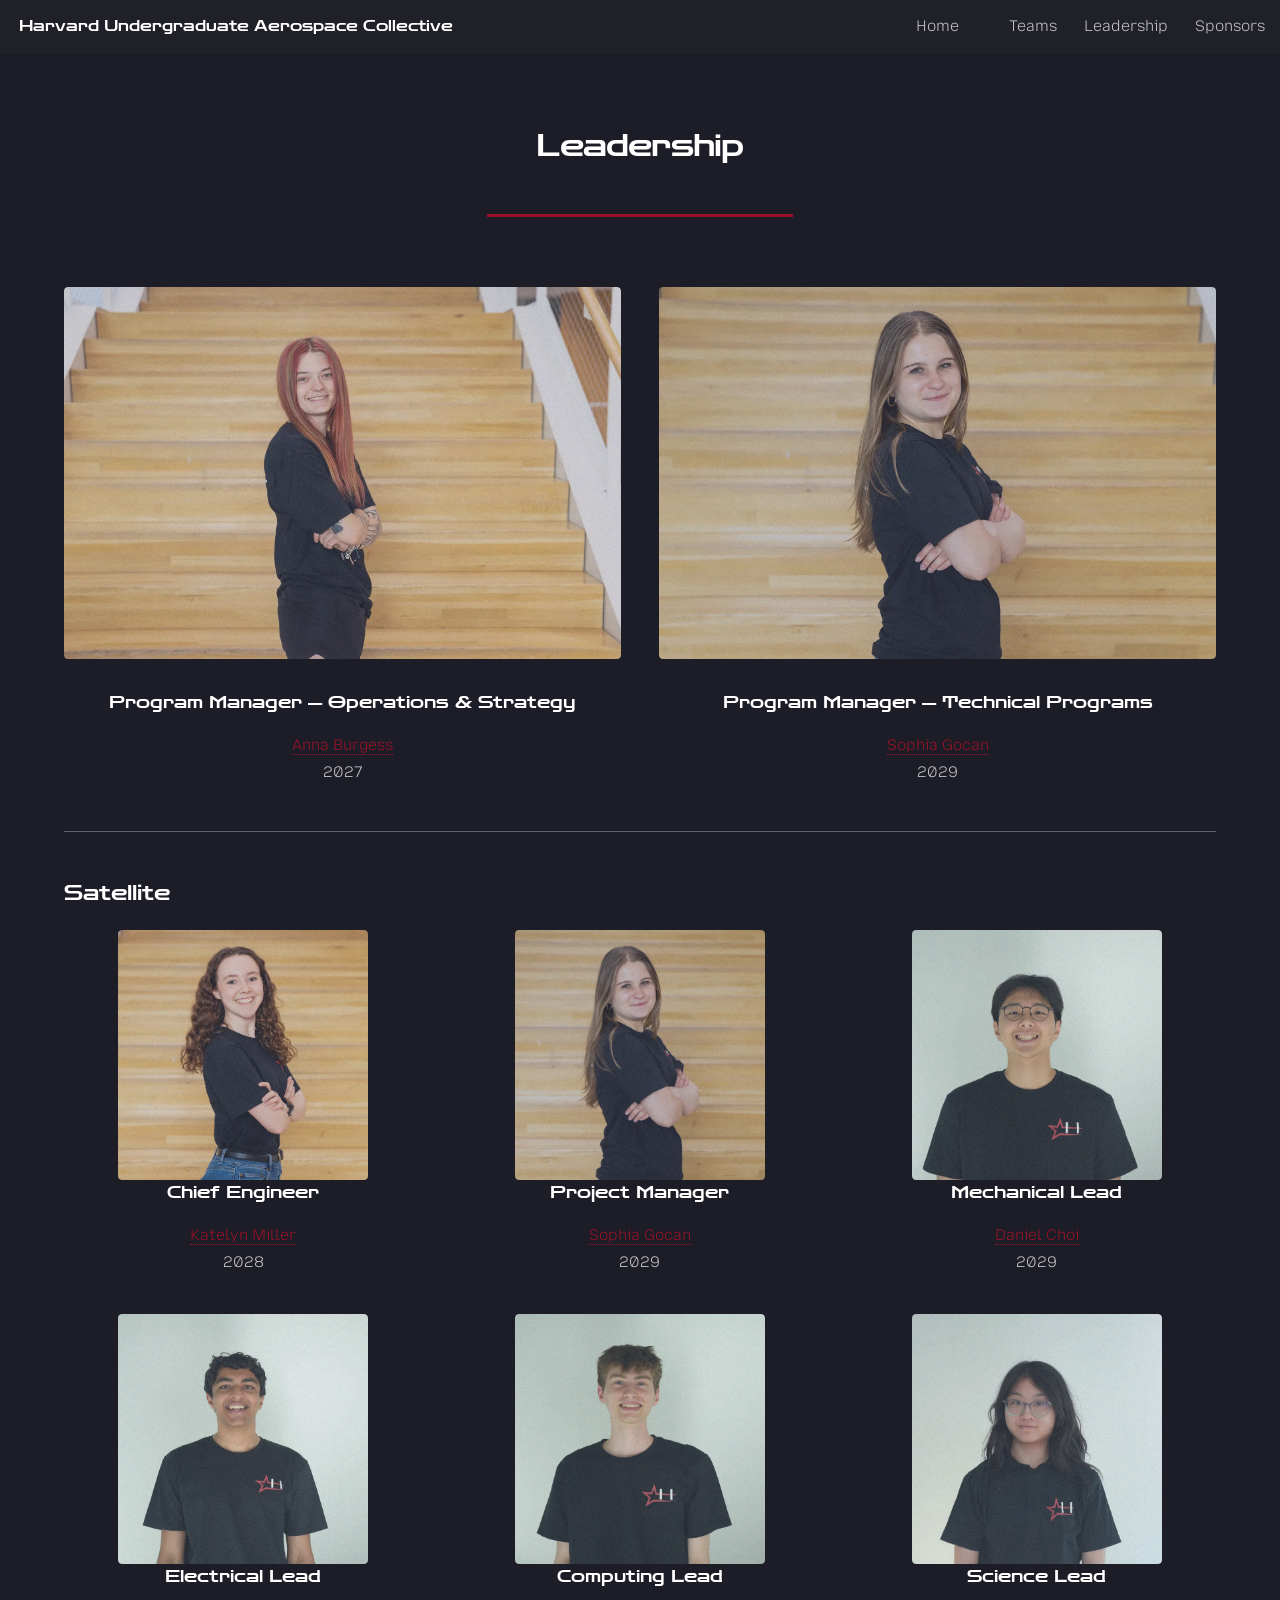
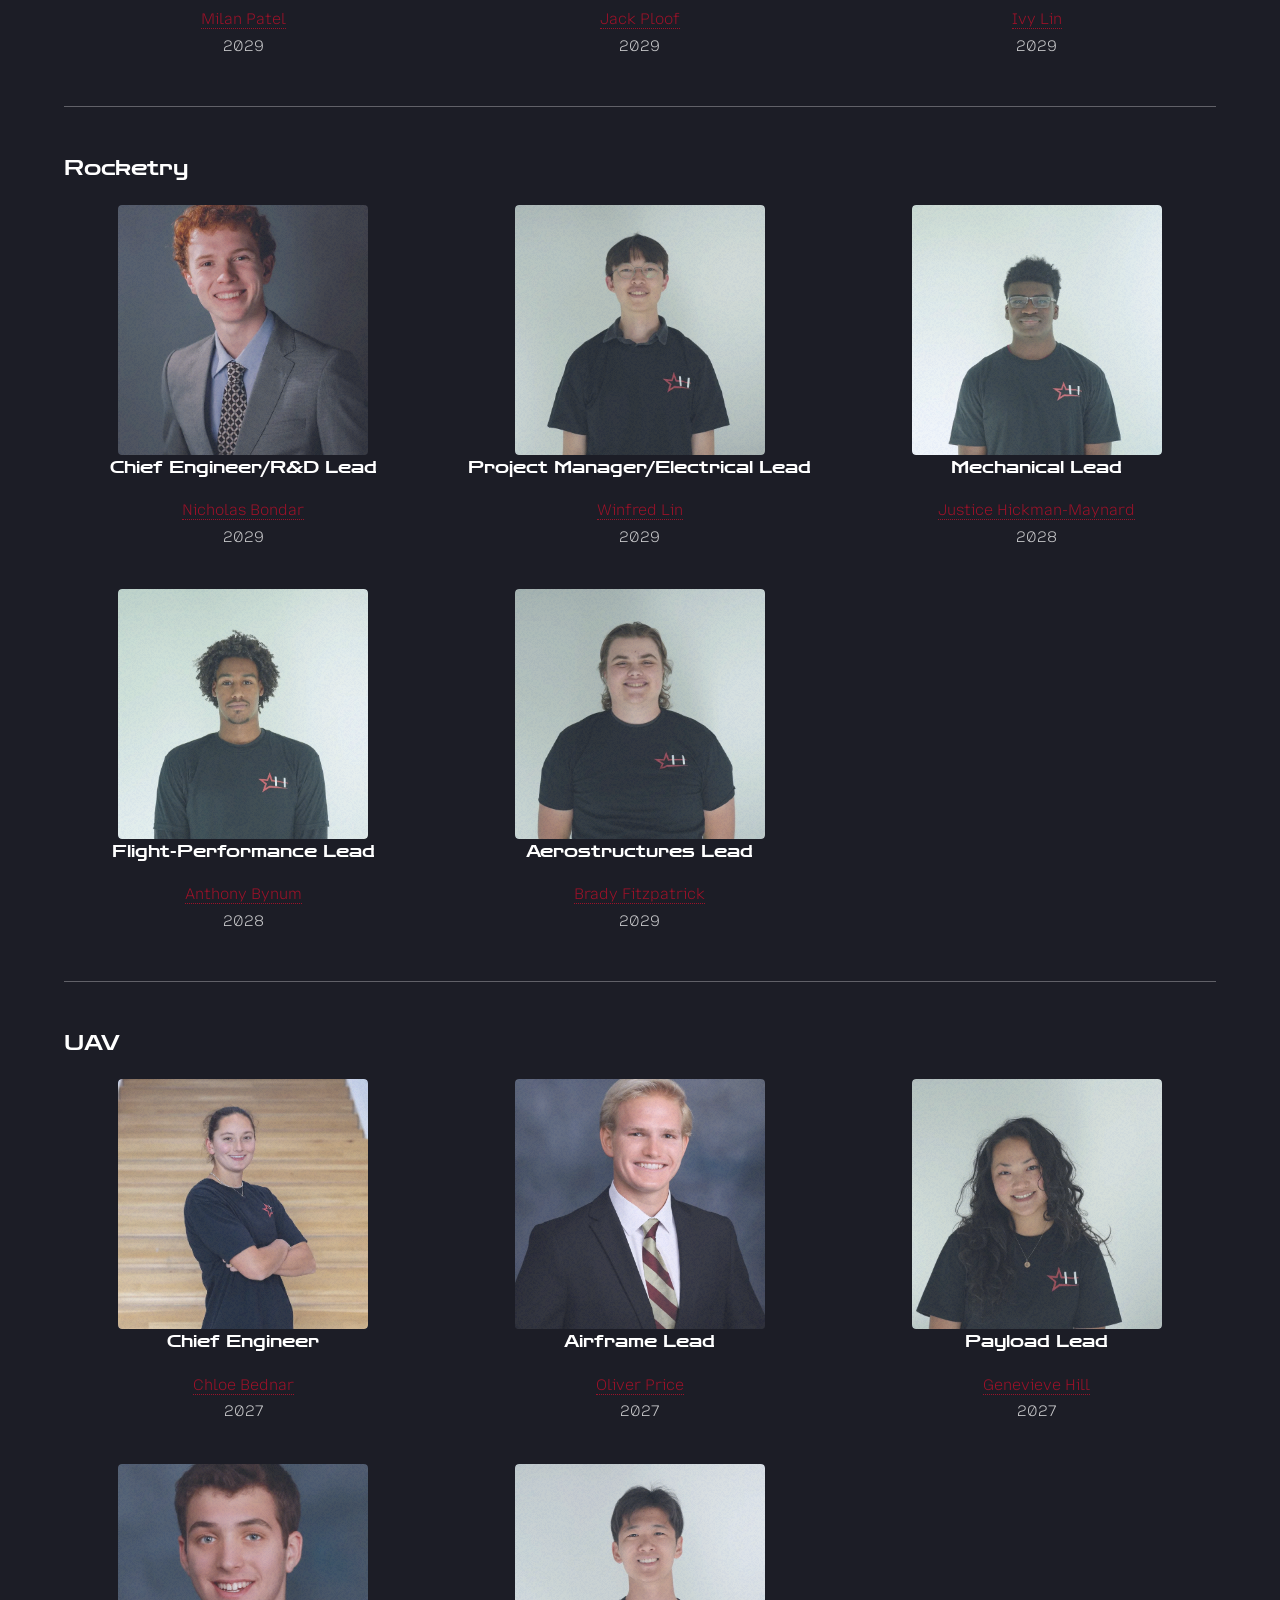
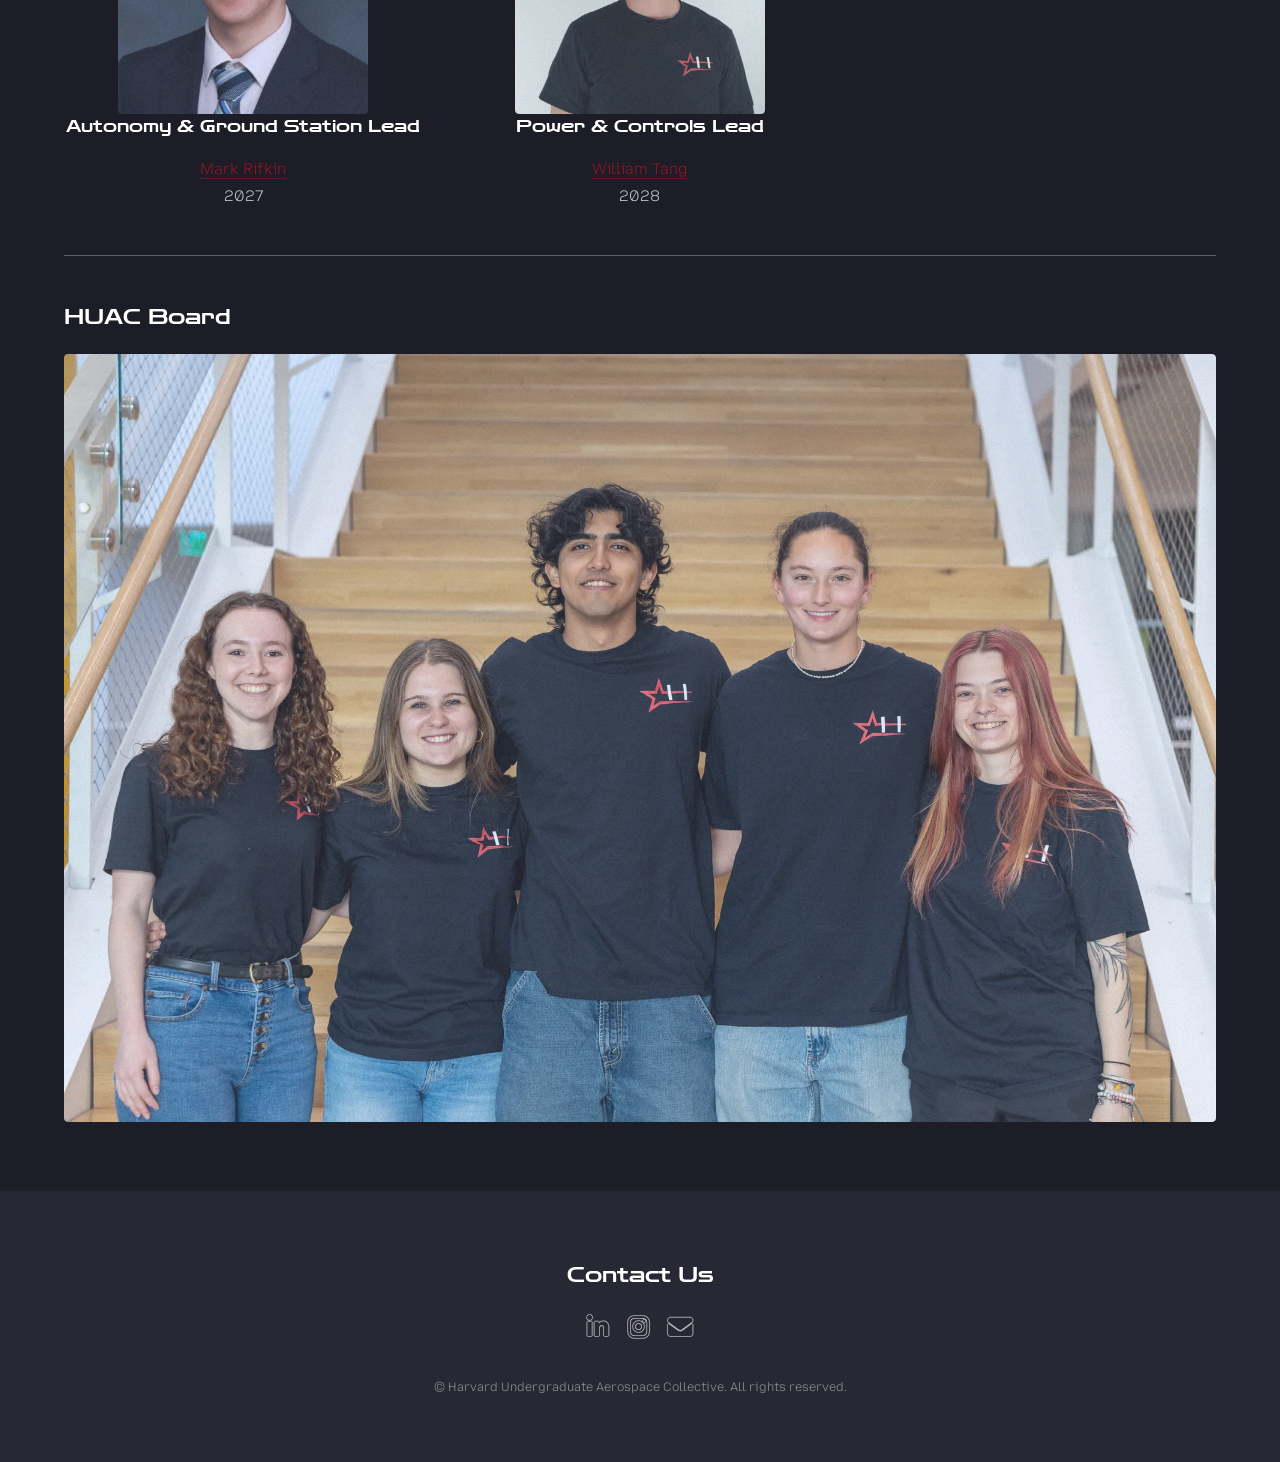
==== commit 86ee539d: "Update club website teams, project media, and homepage features" ====
--- a/public/leadership.html
+++ b/public/leadership.html
@@ -49,12 +49,12 @@
 						<section>
 							<div class="row gtr-uniform">
 								<div class="col-6 col-12-medium" style="text-align:center;">
-									<span class="image fit"><img src="images/AnnaHeadshot.webp" alt="" /></span>
+									<span class="image fit"><img src="images/optimized/AnnaHeadshot.webp" alt="" /></span>
 									<h4>Program Manager — Operations & Strategy</h4>
 									<p><a href="https://linkedin.com/in/anna-burgess-e82111106a">Anna Burgess</a><br>2027</p>
 								</div>
 								<div class="col-6 col-12-medium" style="text-align:center;">
-									<span class="image fit"><img src="images/SophiaHeadshot.webp" alt="" /></span>
+									<span class="image fit"><img src="images/optimized/SophiaHeadshot.webp" alt="" /></span>
 									<h4>Program Manager — Technical Programs</h4>
 									<p><a href="https://linkedin.com/in/sophiagocan">Sophia Gocan</a><br>2029</p>
 								</div>
@@ -68,32 +68,32 @@
 							<h3>Satellite</h3>
 							<div class="row gtr-uniform">
 								<div class="col-4 col-6-medium" style="text-align:center;">
-									<span class="image fit" style="width: 250px; height: 250px; margin: 0 auto; display: block; overflow: hidden; border-radius: 4px;"><img src="images/KatelynHeadshot.webp" alt="" style="object-fit: cover; width: 100%; height: 100%;"></span>
+									<span class="image fit" style="width: 250px; height: 250px; margin: 0 auto; display: block; overflow: hidden; border-radius: 4px;"><img src="images/optimized/KatelynHeadshot.webp" alt="" style="object-fit: cover; width: 100%; height: 100%;"></span>
 									<h4>Chief Engineer</h4>
 									<p><a href="https://linkedin.com/in/katelyn-j-miller">Katelyn Miller</a><br>2028</p>
 								</div>
 								<div class="col-4 col-6-medium" style="text-align:center;">
-									<span class="image fit" style="width: 250px; height: 250px; margin: 0 auto; display: block; overflow: hidden; border-radius: 4px;"><img src="images/SophiaHeadshot.webp" alt="" style="object-fit: cover; width: 100%; height: 100%;"></span>
+									<span class="image fit" style="width: 250px; height: 250px; margin: 0 auto; display: block; overflow: hidden; border-radius: 4px;"><img src="images/optimized/SophiaHeadshot.webp" alt="" style="object-fit: cover; width: 100%; height: 100%;"></span>
 									<h4>Project Manager</h4>
 									<p><a href="https://linkedin.com/in/sophiagocan">Sophia Gocan</a><br>2029</p>
 								</div>
 								<div class="col-4 col-6-medium" style="text-align:center;">
-									<span class="image fit" style="width: 250px; height: 250px; margin: 0 auto; display: block; overflow: hidden; border-radius: 4px;"><img src="images/DanielHeadshot.webp" alt="" style="object-fit: cover; width: 100%; height: 100%;"></span>
+									<span class="image fit" style="width: 250px; height: 250px; margin: 0 auto; display: block; overflow: hidden; border-radius: 4px;"><img src="images/optimized/DanielHeadshot.webp" alt="" style="object-fit: cover; width: 100%; height: 100%;"></span>
 									<h4>Mechanical Lead</h4>
 									<p><a href="https://linkedin.com/in/daniel-choi-30a0a826b">Daniel Choi</a><br>2029</p>
 								</div>
 								<div class="col-4 col-6-medium" style="text-align:center;">
-									<span class="image fit" span style="width: 250px; height: 250px; margin: 0 auto; display: block; overflow: hidden; border-radius: 4px;"><img src="images/MilanHeadshot.webp" alt="" style="object-fit: cover; width: 100%; height: 100%;"></span>
+									<span class="image fit" span style="width: 250px; height: 250px; margin: 0 auto; display: block; overflow: hidden; border-radius: 4px;"><img src="images/optimized/MilanHeadshot.webp" alt="" style="object-fit: cover; width: 100%; height: 100%;"></span>
 									<h4>Electrical Lead</h4>
 									<p><a href="https://linkedin.com/in/milan-patel-1513772b3">Milan Patel</a><br>2029</p>
 								</div>
 								<div class="col-4 col-6-medium" style="text-align:center;">
-									<span class="image fit" span style="width: 250px; height: 250px; margin: 0 auto; display: block; overflow: hidden; border-radius: 4px;"><img src="images/JackHeadshot.webp" alt="" style="object-fit: cover; width: 100%; height: 100%;"></span>
+									<span class="image fit" span style="width: 250px; height: 250px; margin: 0 auto; display: block; overflow: hidden; border-radius: 4px;"><img src="images/optimized/JackHeadshot.webp" alt="" style="object-fit: cover; width: 100%; height: 100%;"></span>
 									<h4>Computing Lead</h4>
 									<p><a href="https://linkedin.com/in/jackploof">Jack Ploof</a><br>2029</p>
 								</div>
 								<div class="col-4 col-6-medium" style="text-align:center;">
-									<span class="image fit" span style="width: 250px; height: 250px; margin: 0 auto; display: block; overflow: hidden; border-radius: 4px;"><img src="images/IvyHeadshot.webp" alt="" style="object-fit: cover; width: 100%; height: 100%;"></span>
+									<span class="image fit" span style="width: 250px; height: 250px; margin: 0 auto; display: block; overflow: hidden; border-radius: 4px;"><img src="images/optimized/IvyHeadshot.webp" alt="" style="object-fit: cover; width: 100%; height: 100%;"></span>
 									<h4>Science Lead</h4>
 									<p><a href="#">Ivy Lin</a><br>2029</p>
 								</div>
@@ -107,27 +107,27 @@
 							<h3>Rocketry</h3>
 							<div class="row gtr-uniform">
 								<div class="col-4 col-6-medium" style="text-align:center;">
-									<span class="image fit" span style="width: 250px; height: 250px; margin: 0 auto; display: block; overflow: hidden; border-radius: 4px;"><img src="images/NickHeadshot.webp" alt="" style="object-fit: cover; width: 100%; height: 100%;"></span>
+									<span class="image fit" span style="width: 250px; height: 250px; margin: 0 auto; display: block; overflow: hidden; border-radius: 4px;"><img src="images/optimized/NickHeadshot.webp" alt="" style="object-fit: cover; width: 100%; height: 100%;"></span>
 									<h4>Chief Engineer/R&D Lead</h4>
 									<p><a href="https://linkedin.com/in/nicholas-bondar">Nicholas Bondar</a><br>2029</p>
 								</div>
 								<div class="col-4 col-6-medium" style="text-align:center;">
-									<span class="image fit" span style="width: 250px; height: 250px; margin: 0 auto; display: block; overflow: hidden; border-radius: 4px;"><img src="images/WinfredHeadshot.webp" alt="" style="object-fit: cover; width: 100%; height: 100%;"></span>
+									<span class="image fit" span style="width: 250px; height: 250px; margin: 0 auto; display: block; overflow: hidden; border-radius: 4px;"><img src="images/optimized/WinfredHeadshot.webp" alt="" style="object-fit: cover; width: 100%; height: 100%;"></span>
 									<h4>Project Manager/Electrical Lead</h4>
 									<p><a href="https://linkedin.com/in/winfred-lin-ba0769270">Winfred Lin</a><br>2029</p>
 								</div>
 								<div class="col-4 col-6-medium" style="text-align:center;">
-									<span class="image fit" span style="width: 250px; height: 250px; margin: 0 auto; display: block; overflow: hidden; border-radius: 4px;"><img src="images/JusticeHeadshot.webp" alt="" style="object-fit: cover; width: 100%; height: 100%;"></span>
+									<span class="image fit" span style="width: 250px; height: 250px; margin: 0 auto; display: block; overflow: hidden; border-radius: 4px;"><img src="images/optimized/JusticeHeadshot.webp" alt="" style="object-fit: cover; width: 100%; height: 100%;"></span>
 									<h4>Mechanical Lead</h4>
 									<p><a href="https://linkedin.com/in/justice-hickman-maynard-356322323">Justice Hickman-Maynard</a><br>2028</p>
 								</div>
 								<div class="col-4 col-6-medium" style="text-align:center;">
-									<span class="image fit" span style="width: 250px; height: 250px; margin: 0 auto; display: block; overflow: hidden; border-radius: 4px;"><img src="images/AnthonyHeadshot.webp" alt="" style="object-fit: cover; width: 100%; height: 100%;"></span>
+									<span class="image fit" span style="width: 250px; height: 250px; margin: 0 auto; display: block; overflow: hidden; border-radius: 4px;"><img src="images/optimized/AnthonyHeadshot.webp" alt="" style="object-fit: cover; width: 100%; height: 100%;"></span>
 									<h4>Flight-Performance Lead</h4>
 									<p><a href="https://linkedin.com/in/anthony-bynum">Anthony Bynum</a><br>2028</p>
 								</div>
 								<div class="col-4 col-6-medium" style="text-align:center;">
-									<span class="image fit" span style="width: 250px; height: 250px; margin: 0 auto; display: block; overflow: hidden; border-radius: 4px;"><img src="images/BradyHeadshot.webp" alt="" style="object-fit: cover; width: 100%; height: 100%;"></span>
+									<span class="image fit" span style="width: 250px; height: 250px; margin: 0 auto; display: block; overflow: hidden; border-radius: 4px;"><img src="images/optimized/BradyHeadshot.webp" alt="" style="object-fit: cover; width: 100%; height: 100%;"></span>
 									<h4>Aerostructures Lead</h4>
 									<p><a href="#">Brady Fitzpatrick</a><br>2029</p>
 								</div>
@@ -153,27 +153,27 @@
 							<h3>UAV</h3>
 							<div class="row gtr-uniform">
 								<div class="col-4 col-6-medium" style="text-align:center;">
-									<span class="image fit" span style="width: 250px; height: 250px; margin: 0 auto; display: block; overflow: hidden; border-radius: 4px;"><img src="images/ChloeHeadshot.webp" alt="" style="object-fit: cover; width: 100%; height: 100%;"></span>
+									<span class="image fit" span style="width: 250px; height: 250px; margin: 0 auto; display: block; overflow: hidden; border-radius: 4px;"><img src="images/optimized/ChloeHeadshot.webp" alt="" style="object-fit: cover; width: 100%; height: 100%;"></span>
 									<h4>Chief Engineer</h4>
 									<p><a href="https://linkedin.com/in/chloe-bednar-7382b7295">Chloe Bednar</a><br>2027</p>
 								</div>
 								<div class="col-4 col-6-medium" style="text-align:center;">
-									<span class="image fit" span style="width: 250px; height: 250px; margin: 0 auto; display: block; overflow: hidden; border-radius: 4px;"><img src="images/OliverHeadshot.webp" alt="" style="object-fit: cover; width: 100%; height: 100%;"></span>
+									<span class="image fit" span style="width: 250px; height: 250px; margin: 0 auto; display: block; overflow: hidden; border-radius: 4px;"><img src="images/optimized/OliverHeadshot.webp" alt="" style="object-fit: cover; width: 100%; height: 100%;"></span>
 									<h4>Airframe Lead</h4>
 									<p><a href="https://linkedin.com/in/oliver-price-7ba1a51b9">Oliver Price</a><br>2027</p>
 								</div>
 								<div class="col-4 col-6-medium" style="text-align:center;">
-									<span class="image fit" span style="width: 250px; height: 250px; margin: 0 auto; display: block; overflow: hidden; border-radius: 4px;"><img src="images/GeneHeadshot.webp" alt="" style="object-fit: cover; width: 100%; height: 100%;"></span>
+									<span class="image fit" span style="width: 250px; height: 250px; margin: 0 auto; display: block; overflow: hidden; border-radius: 4px;"><img src="images/optimized/GeneHeadshot.webp" alt="" style="object-fit: cover; width: 100%; height: 100%;"></span>
 									<h4>Payload Lead</h4>
 									<p><a href="#">Genevieve Hill</a><br>2027</p>
 								</div>
 								<div class="col-4 col-6-medium" style="text-align:center;">
-									<span class="image fit" span style="width: 250px; height: 250px; margin: 0 auto; display: block; overflow: hidden; border-radius: 4px;"><img src="images/MarkHeadshot.webp" alt="" style="object-fit: cover; width: 100%; height: 100%;"></span>
+									<span class="image fit" span style="width: 250px; height: 250px; margin: 0 auto; display: block; overflow: hidden; border-radius: 4px;"><img src="images/optimized/MarkHeadshot.webp" alt="" style="object-fit: cover; width: 100%; height: 100%;"></span>
 									<h4>Autonomy & Ground Station Lead</h4>
 									<p><a href="https://linkedin.com/in/mark-rifkin-53698a235">Mark Rifkin</a><br>2027</p>
 								</div>
 								<div class="col-4 col-6-medium" style="text-align:center;">
-									<span class="image fit" span style="width: 250px; height: 250px; margin: 0 auto; display: block; overflow: hidden; border-radius: 4px;"><img src="images/WilliamHeadshot.webp" alt="" style="object-fit: cover; width: 100%; height: 100%;"></span>
+									<span class="image fit" span style="width: 250px; height: 250px; margin: 0 auto; display: block; overflow: hidden; border-radius: 4px;"><img src="images/optimized/WilliamHeadshot.webp" alt="" style="object-fit: cover; width: 100%; height: 100%;"></span>
 									<h4>Power & Controls Lead</h4>
 									<p><a href="https://linkedin.com/in/williamxtang">William Tang</a><br>2028</p>
 								</div>
@@ -185,7 +185,7 @@
 						<!-- HUAC Board Photo -->
 						<section>
 							<h3>HUAC Board</h3>
-							<span class="image fit"><img src="images/HuacBoard.webp" alt="HUAC Board" /></span>
+							<span class="image fit"><img src="images/optimized/HuacBoard.webp" alt="HUAC Board" /></span>
 						</section>
 
 					</div>
